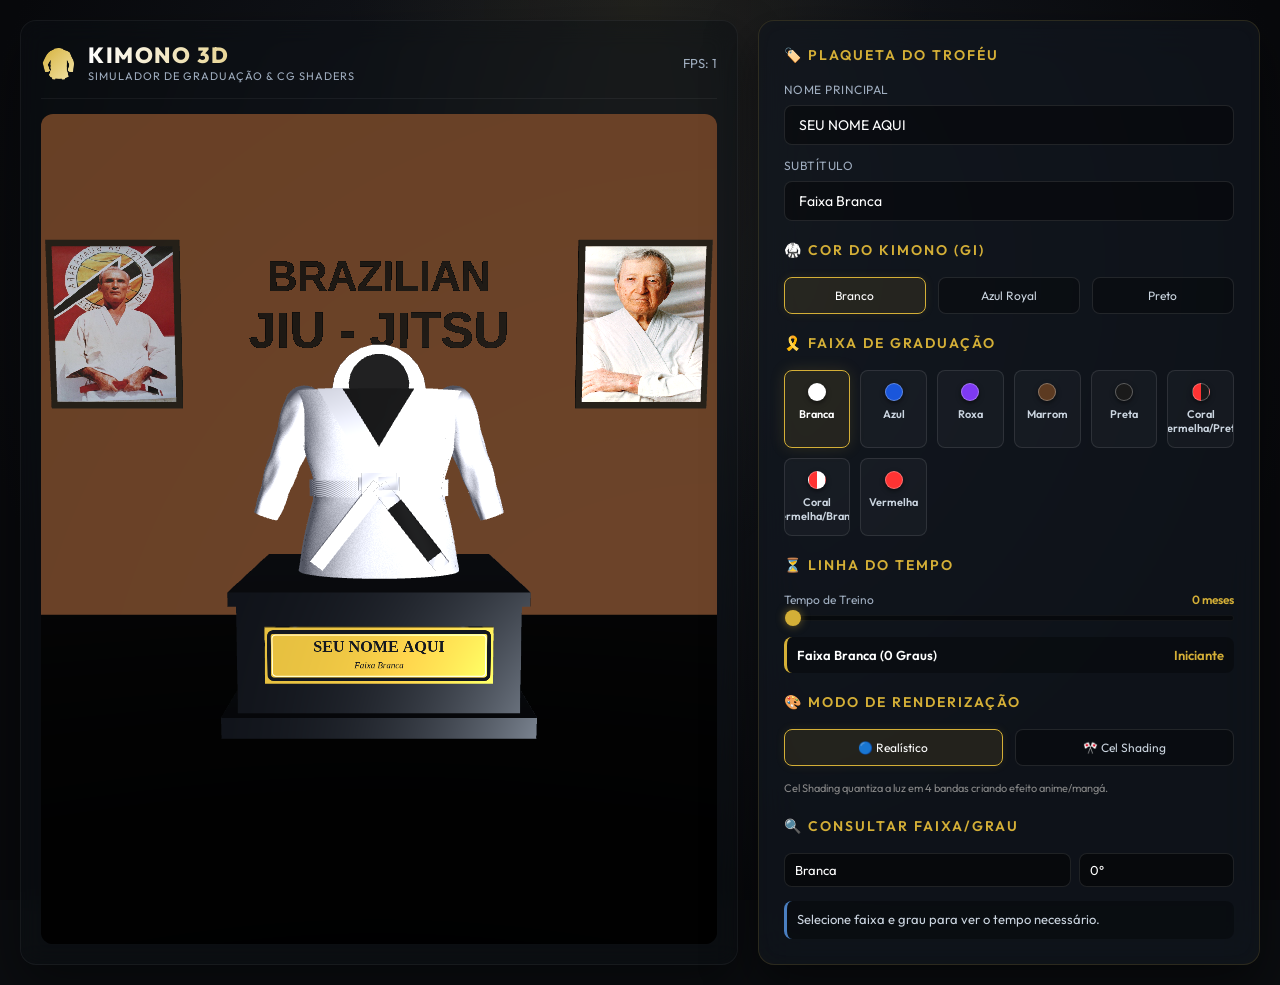
==== index.html @ 604b747d "att" ====
<!DOCTYPE html>
<html lang="pt-BR">
<head>
    <meta charset="UTF-8">
    <meta name="viewport" content="width=device-width, initial-scale=1.0">
    <title>KIMONO 3D - Customizador de Troféus de Artes Marciais</title>
    
    <!-- Google Fonts -->
    <link rel="preconnect" href="https://fonts.googleapis.com">
    <link rel="preconnect" href="https://fonts.gstatic.com" crossorigin>
    <link href="https://fonts.googleapis.com/css2?family=Fira+Code:wght@400;600&family=Outfit:wght@300;400;500;600;800&display=swap" rel="stylesheet">
    
    <!-- Custom Stylesheet -->
    <link rel="stylesheet" href="style.css">
    
    <!-- JavaScript Error Debugger -->
    <script>
        window.addEventListener('error', function(e) {
            showError('Erro JS: ' + e.message + '\nArquivo: ' + e.filename + ' L:' + e.lineno);
        });
        window.addEventListener('unhandledrejection', function(e) {
            showError('Promise Rejeitada: ' + e.reason);
        });
        
        const orgConsoleError = console.error;
        console.error = function() {
            const msg = Array.from(arguments).map(x => typeof x === 'object' ? String(x) : x).join(' ');
            showError(msg);
            orgConsoleError.apply(console, arguments);
        };
        
        function showError(text) {
            let errDiv = document.getElementById('debug-err-div');
            if (!errDiv) {
                errDiv = document.createElement('pre');
                errDiv.id = 'debug-err-div';
                errDiv.style.position = 'fixed';
                errDiv.style.bottom = '20px';
                errDiv.style.left = '20px';
                errDiv.style.background = 'rgba(239, 68, 68, 0.95)';
                errDiv.style.color = '#fff';
                errDiv.style.padding = '15px';
                errDiv.style.borderRadius = '8px';
                errDiv.style.fontSize = '12px';
                errDiv.style.fontFamily = 'monospace';
                errDiv.style.zIndex = '99999';
                errDiv.style.maxHeight = '300px';
                errDiv.style.maxWidth = '90vw';
                errDiv.style.overflow = 'auto';
                errDiv.style.border = '2px solid #ef4444';
                errDiv.style.boxShadow = '0 10px 25px rgba(0,0,0,0.5)';
                errDiv.style.whiteSpace = 'pre-wrap';
                
                const closeBtn = document.createElement('button');
                closeBtn.innerText = 'Fechar';
                closeBtn.style.display = 'block';
                closeBtn.style.marginBottom = '10px';
                closeBtn.style.background = '#000';
                closeBtn.style.color = '#fff';
                closeBtn.style.border = 'none';
                closeBtn.style.padding = '4px 8px';
                closeBtn.style.cursor = 'pointer';
                closeBtn.style.borderRadius = '4px';
                closeBtn.onclick = () => errDiv.remove();
                errDiv.appendChild(closeBtn);
                
                const textSpan = document.createElement('div');
                textSpan.id = 'debug-err-text';
                errDiv.appendChild(textSpan);
                
                document.body.appendChild(errDiv);
            }
            document.getElementById('debug-err-text').innerText += '\n' + text;
        }
    </script>
    
    <!-- p5.js Library (Integrada Localmente) -->
    <script src="p5.min.js"></script>
</head>
<body>
    <!-- Premium Showroom Background -->
    <div id="showroom-bg"></div>
    <div id="showroom-spotlight"></div>

    <div class="app-container">
        <!-- LEFT PANEL: 3D Viewport -->
        <main class="viewport-panel">
            <header class="viewport-header">
                <div class="logo">
                    <span class="logo-icon">🥋</span>
                    <div class="logo-text">
                        <h1>KIMONO 3D</h1>
                        <p>Simulador de Graduação & CG Shaders</p>
                    </div>
                </div>
                <div class="viewport-stats">
                    <span id="fps-counter" style="font-size: 13px; color: #a0aec0;">FPS: --</span>
                </div>
            </header>
            
            <!-- Where p5.js Canvas will be mounted -->
            <div class="canvas-container" id="canvas-container">
                <!-- Mounted Canvas -->
            </div>
        </main>

        <!-- RIGHT PANEL: Glassmorphism Configuration controls -->
        <aside class="control-panel">
            <!-- Section 1: Nameplate Customization -->
            <section class="input-group">
                <h3 class="section-title">🏷️ Plaqueta do Troféu</h3>
                <div class="input-group">
                    <label for="input-name">Nome Principal</label>
                    <input type="text" id="input-name" class="text-input" value="SEU NOME AQUI" maxlength="22" placeholder="Ex: Pedro Cintra">
                </div>
                <div class="input-group" style="margin-top: 5px;">
                    <label for="input-subtitle">Subtítulo</label>
                    <input type="text" id="input-subtitle" class="text-input" value="Jiu-Jitsu Champion" maxlength="28" placeholder="Ex: Faixa Preta - 2026">
                </div>
            </section>

            <!-- Section 2: Kimono Color -->
            <section class="input-group">
                <h3 class="section-title">🥋 Cor do Kimono (Gi)</h3>
                <div class="gi-grid">
                    <button class="gi-btn active" data-color="white">Branco</button>
                    <button class="gi-btn" data-color="blue">Azul Royal</button>
                    <button class="gi-btn" data-color="black">Preto</button>
                </div>
            </section>

            <!-- Section 3: Graduation Belt Selection -->
            <section class="input-group">
                <h3 class="section-title">🎗️ Faixa de Graduação</h3>
                <div class="button-grid">
                    <button class="belt-btn active btn-white" data-belt="white">Branca</button>
                    <button class="belt-btn btn-blue" data-belt="blue">Azul</button>
                    <button class="belt-btn btn-purple" data-belt="purple">Roxa</button>
                    <button class="belt-btn btn-brown" data-belt="brown">Marrom</button>
                    <button class="belt-btn btn-black" data-belt="black">Preta</button>
                    <button class="belt-btn btn-coral" data-belt="coral">Coral Vermelha/Preta</button>
                    <button class="belt-btn btn-coral-white" data-belt="coral-white">Coral Vermelha/Branca</button>
                    <button class="belt-btn btn-red" data-belt="red">Vermelha</button>
                </div>
            </section>

            <!-- Section 4: Passador de Anos (Graduação) -->
            <section class="slider-container">
                <h3 class="section-title">⏳ Linha do Tempo</h3>
                <div class="slider-header">
                    <span>Tempo de Treino</span>
                    <span id="label-years" class="slider-val">0 anos</span>
                </div>
                <input type="range" id="slider-years" class="custom-range" min="0" max="56" value="0" step="0.05">
                
                <div id="graduation-status" style="margin-top: 8px; padding: 10px; background: rgba(0,0,0,0.3); border-radius: 8px; border-left: 3px solid #d4af37; font-size: 13px;">
                    <div style="display: flex; justify-content: space-between; font-weight: 600; color: #fff;">
                        <span id="status-belt">Faixa Branca (0 Graus)</span>
                        <span id="status-title" style="color: #d4af37;">Iniciante</span>
                    </div>
                </div>
            </section>

            <!-- Section 5: Rendering Mode (Cel Shading) -->
            <section class="input-group">
                <h3 class="section-title">🎨 Modo de Renderização</h3>
                <div class="gi-grid">
                    <button id="btn-blinnphong" class="gi-btn active" onclick="setCelShading(0)">🔵 Realístico</button>
                    <button id="btn-cel" class="gi-btn" onclick="setCelShading(1)">🎌 Cel Shading</button>
                </div>
                <p style="font-size:11px; color:#888; margin-top:6px; line-height:1.5;">Cel Shading quantiza a luz em 4 bandas criando efeito anime/mangá.</p>
            </section>

            <!-- Section 6: Consultar Faixa e Grau -->
            <section class="input-group">
                <h3 class="section-title">🔍 Consultar Faixa/Grau</h3>
                <div style="display: flex; gap: 8px;">
                    <select id="query-belt" class="text-input" style="flex:1; padding: 8px 10px; font-size: 13px;">
                        <option value="white">Branca</option>
                        <option value="blue">Azul</option>
                        <option value="purple">Roxa</option>
                        <option value="brown">Marrom</option>
                        <option value="black">Preta</option>
                        <option value="coral">Coral (Vermelha/Preta)</option>
                        <option value="coral-white">Coral (Vermelha/Branca)</option>
                        <option value="red">Vermelha</option>
                    </select>
                    <select id="query-degree" class="text-input" style="flex:0.5; padding: 8px 10px; font-size: 13px;">
                        <option value="0">0°</option>
                        <option value="1">1°</option>
                        <option value="2">2°</option>
                        <option value="3">3°</option>
                        <option value="4">4°</option>
                        <option value="5">5°</option>
                        <option value="6">6°</option>
                    </select>
                </div>
                <div id="query-result" style="margin-top: 6px; padding: 10px; background: rgba(0,0,0,0.3); border-radius: 8px; border-left: 3px solid #4a7fc1; font-size: 13px; color: #cbd5e0; min-height: 38px;">
                    Selecione faixa e grau para ver o tempo necessário.
                </div>
            </section>


        </aside>
    </div>

    <!-- Custom Script -->
    <script src="kimono.js"></script>
    <script src="script.js"></script>
</body>
</html>
---- style.css ----
/* C:\codigos\Computação Gráfica\projeto_final\style.css */

/* Reset & Base Styles */
* {
    margin: 0;
    padding: 0;
    box-sizing: border-box;
}

body {
    background-color: #0b0d10;
    color: #e2e8f0;
    font-family: 'Outfit', sans-serif;
    overflow-x: hidden;
    min-height: 100vh;
}

/* Background lights */
#showroom-bg {
    position: fixed;
    top: 0;
    left: 0;
    width: 100%;
    height: 100%;
    background: radial-gradient(circle at 50% 30%, #1a1e26 0%, #08090c 75%);
    z-index: -2;
}

#showroom-spotlight {
    position: fixed;
    top: 0;
    left: 50%;
    transform: translateX(-50%);
    width: 600px;
    height: 600px;
    background: radial-gradient(ellipse at top, rgba(212, 175, 55, 0.08) 0%, rgba(212, 175, 55, 0) 70%);
    z-index: -1;
    pointer-events: none;
}

/* App Container */
.app-container {
    display: flex;
    flex-direction: row;
    max-width: 1500px;
    margin: 0 auto;
    padding: 20px;
    gap: 20px;
    min-height: calc(100vh - 40px);
}

@media (max-width: 1024px) {
    .app-container {
        flex-direction: column;
    }
}

/* Viewport Panel */
.viewport-panel {
    flex: 1.2;
    display: flex;
    flex-direction: column;
    background: rgba(13, 16, 21, 0.45);
    border: 1px solid rgba(255, 255, 255, 0.05);
    border-radius: 16px;
    backdrop-filter: blur(12px);
    padding: 20px;
    position: relative;
    box-shadow: 0 20px 50px rgba(0, 0, 0, 0.4);
    min-height: 550px;
}

.viewport-header {
    display: flex;
    justify-content: space-between;
    align-items: center;
    margin-bottom: 15px;
    border-bottom: 1px solid rgba(255, 255, 255, 0.05);
    padding-bottom: 15px;
}

.logo {
    display: flex;
    align-items: center;
    gap: 12px;
}

.logo-icon {
    font-size: 28px;
    background: linear-gradient(135deg, #d4af37, #f3e5ab);
    -webkit-background-clip: text;
    -webkit-text-fill-color: transparent;
}

.logo-text h1 {
    font-size: 22px;
    font-weight: 800;
    letter-spacing: 1.5px;
    background: linear-gradient(to right, #ffffff, #d4af37);
    -webkit-background-clip: text;
    -webkit-text-fill-color: transparent;
}

.logo-text p {
    font-size: 11px;
    color: #a0aec0;
    text-transform: uppercase;
    letter-spacing: 1px;
}

.canvas-container {
    flex: 1;
    position: relative;
    display: flex;
    justify-content: center;
    align-items: center;
    border-radius: 12px;
    overflow: hidden;
    background: rgba(0, 0, 0, 0.2);
    box-shadow: inset 0 0 20px rgba(0,0,0,0.5);
}

.canvas-container canvas {
    display: block;
    max-width: 100%;
    height: auto !important;
}

/* Control Panel (Glassmorphism Sidebar) */
.control-panel {
    flex: 0.8;
    background: rgba(17, 22, 30, 0.75);
    border: 1px solid rgba(212, 175, 55, 0.15);
    border-radius: 16px;
    backdrop-filter: blur(20px);
    padding: 25px;
    display: flex;
    flex-direction: column;
    gap: 20px;
    box-shadow: 0 20px 50px rgba(0, 0, 0, 0.5), inset 0 0 20px rgba(212, 175, 55, 0.02);
}

.section-title {
    font-size: 14px;
    font-weight: 600;
    text-transform: uppercase;
    letter-spacing: 2px;
    color: #d4af37;
    margin-bottom: 10px;
    display: flex;
    align-items: center;
    gap: 8px;
}

/* Input Fields */
.input-group {
    display: flex;
    flex-direction: column;
    gap: 8px;
}

.input-group label {
    font-size: 12px;
    color: #a0aec0;
    text-transform: uppercase;
    letter-spacing: 0.5px;
}

.text-input {
    background: rgba(0, 0, 0, 0.4);
    border: 1px solid rgba(255, 255, 255, 0.1);
    border-radius: 8px;
    padding: 10px 14px;
    color: #fff;
    font-family: inherit;
    font-size: 14px;
    transition: all 0.3s ease;
}

.text-input:focus {
    outline: none;
    border-color: #d4af37;
    box-shadow: 0 0 10px rgba(212, 175, 55, 0.2);
}

/* Button Grid Selectors */
.button-grid {
    display: grid;
    grid-template-columns: repeat(auto-fill, minmax(65px, 1fr));
    gap: 10px;
}

.belt-btn {
    border: 1px solid rgba(255, 255, 255, 0.1);
    border-radius: 8px;
    padding: 12px 6px;
    cursor: pointer;
    font-family: inherit;
    font-size: 11px;
    font-weight: 600;
    display: flex;
    flex-direction: column;
    align-items: center;
    gap: 6px;
    transition: all 0.3s cubic-bezier(0.25, 0.8, 0.25, 1);
    position: relative;
    overflow: hidden;
}

.belt-btn::before {
    content: '';
    width: 16px;
    height: 16px;
    border-radius: 50%;
    border: 1px solid rgba(255, 255, 255, 0.3);
    box-shadow: 0 2px 5px rgba(0,0,0,0.5);
}

/* Belt colors */
.btn-white::before { background: #ffffff; }
.btn-blue::before { background: #1a56db; }
.btn-purple::before { background: #7e3af2; }
.btn-brown::before { background: #6b46c1; } /* brownish purple in p5, let's use classic brown hex */
.btn-brown::before { background: #5c3a21; }
.btn-black::before { background: #1a1a1a; }
.btn-coral::before { background: linear-gradient(90deg, #ff3333 50%, #1a1a1a 50%); }
.btn-coral-white::before { background: linear-gradient(90deg, #ff3333 50%, #ffffff 50%); }
.btn-red::before { background: #ff3333; }

.belt-btn {
    background: rgba(255, 255, 255, 0.03);
    color: #cbd5e0;
}

.belt-btn:hover {
    background: rgba(255, 255, 255, 0.08);
    transform: translateY(-2px);
}

.belt-btn.active {
    background: rgba(212, 175, 55, 0.1);
    border-color: #d4af37;
    color: #fff;
    box-shadow: 0 0 15px rgba(212, 175, 55, 0.15);
}

/* Gi Colors Selector */
.gi-grid {
    display: flex;
    gap: 12px;
}

.gi-btn {
    flex: 1;
    background: rgba(0, 0, 0, 0.3);
    border: 1px solid rgba(255, 255, 255, 0.1);
    border-radius: 8px;
    padding: 10px;
    cursor: pointer;
    font-family: inherit;
    font-size: 12px;
    color: #cbd5e0;
    transition: all 0.3s ease;
    text-transform: capitalize;
}

.gi-btn:hover {
    background: rgba(255, 255, 255, 0.05);
}

.gi-btn.active {
    border-color: #d4af37;
    background: rgba(212, 175, 55, 0.1);
    color: #fff;
    box-shadow: 0 0 10px rgba(212, 175, 55, 0.1);
}

/* Camera Grid Selectors */
.camera-grid {
    display: grid;
    grid-template-columns: repeat(3, 1fr);
    gap: 8px;
}

.cam-btn {
    background: rgba(0, 0, 0, 0.3);
    border: 1px solid rgba(255, 255, 255, 0.08);
    border-radius: 8px;
    padding: 10px 6px;
    cursor: pointer;
    color: #cbd5e0;
    font-family: inherit;
    font-size: 11px;
    font-weight: 500;
    transition: all 0.3s ease;
}

.cam-btn:hover {
    background: rgba(255, 255, 255, 0.05);
}

.cam-btn.active {
    border-color: #d4af37;
    background: rgba(212, 175, 55, 0.1);
    color: #fff;
}

/* Custom Sliders */
.slider-container {
    display: flex;
    flex-direction: column;
    gap: 8px;
}

.slider-header {
    display: flex;
    justify-content: space-between;
    font-size: 12px;
    color: #a0aec0;
}

.slider-val {
    color: #d4af37;
    font-weight: 600;
}

.custom-range {
    -webkit-appearance: none;
    width: 100%;
    height: 6px;
    background: rgba(0, 0, 0, 0.5);
    border-radius: 3px;
    outline: none;
    border: 1px solid rgba(255, 255, 255, 0.05);
}

.custom-range::-webkit-slider-thumb {
    -webkit-appearance: none;
    appearance: none;
    width: 16px;
    height: 16px;
    border-radius: 50%;
    background: #d4af37;
    cursor: pointer;
    box-shadow: 0 0 8px rgba(212, 175, 55, 0.5);
    transition: transform 0.1s ease;
}

.custom-range::-webkit-slider-thumb:hover {
    transform: scale(1.2);
}

/* Study Guide (Academic Info) */
.academic-section {
    max-width: 1500px;
    margin: 0 auto 40px auto;
    padding: 0 20px;
}

.academic-panel {
    background: rgba(17, 22, 30, 0.75);
    border: 1px solid rgba(255, 255, 255, 0.05);
    border-radius: 16px;
    backdrop-filter: blur(12px);
    padding: 30px;
    box-shadow: 0 20px 50px rgba(0, 0, 0, 0.4);
}

.academic-panel h2 {
    font-size: 20px;
    font-weight: 700;
    color: #d4af37;
    margin-bottom: 20px;
    border-bottom: 1px solid rgba(255, 255, 255, 0.08);
    padding-bottom: 12px;
    text-transform: uppercase;
    letter-spacing: 1px;
}

.study-grid {
    display: grid;
    grid-template-columns: repeat(2, 1fr);
    gap: 30px;
}

@media (max-width: 768px) {
    .study-grid {
        grid-template-columns: 1fr;
    }
}

.study-card {
    background: rgba(0, 0, 0, 0.2);
    border: 1px solid rgba(255, 255, 255, 0.03);
    border-radius: 10px;
    padding: 20px;
}

.study-card h3 {
    font-size: 15px;
    font-weight: 600;
    color: #fff;
    margin-bottom: 10px;
    display: flex;
    align-items: center;
    gap: 8px;
}

.study-card p {
    font-size: 13px;
    color: #a0aec0;
    line-height: 1.6;
}

.study-card code {
    background: rgba(0, 0, 0, 0.4);
    padding: 2px 6px;
    border-radius: 4px;
    font-family: 'Fira Code', monospace;
    font-size: 12px;
    color: #d4af37;
}

.math-block {
    background: rgba(0, 0, 0, 0.3);
    border-left: 3px solid #d4af37;
    padding: 10px 14px;
    margin-top: 10px;
    font-family: 'Fira Code', monospace;
    font-size: 12.5px;
    color: #cbd5e0;
    overflow-x: auto;
}

/* Query panel select */
.text-input select,
select.text-input {
    background: rgba(0, 0, 0, 0.5);
    border: 1px solid rgba(255, 255, 255, 0.1);
    border-radius: 8px;
    color: #fff;
    font-family: inherit;
    font-size: 13px;
    cursor: pointer;
    appearance: none;
    -webkit-appearance: none;
}

select.text-input:focus,
select.text-input:hover {
    border-color: #d4af37;
    outline: none;
}

select.text-input option {
    background: #111620;
    color: #e2e8f0;
}

/* Rotate Toggle Option (kept for reference but toggle removed from UI) */
.toggle-container {
    display: flex;
    justify-content: space-between;
    align-items: center;
    margin-top: 5px;
}

.toggle-label {
    font-size: 12px;
    color: #a0aec0;
    text-transform: uppercase;
    letter-spacing: 0.5px;
}

.switch {
    position: relative;
    display: inline-block;
    width: 44px;
    height: 22px;
}

.switch input {
    opacity: 0;
    width: 0;
    height: 0;
}

.slider-switch {
    position: absolute;
    cursor: pointer;
    top: 0;
    left: 0;
    right: 0;
    bottom: 0;
    background-color: rgba(255, 255, 255, 0.1);
    transition: .4s;
    border-radius: 34px;
    border: 1px solid rgba(255, 255, 255, 0.05);
}

.slider-switch:before {
    position: absolute;
    content: "";
    height: 14px;
    width: 14px;
    left: 3px;
    bottom: 3px;
    background-color: #cbd5e0;
    transition: .4s;
    border-radius: 50%;
}

input:checked + .slider-switch {
    background-color: rgba(212, 175, 55, 0.2);
    border-color: #d4af37;
}

input:checked + .slider-switch:before {
    transform: translateX(22px);
    background-color: #d4af37;
}
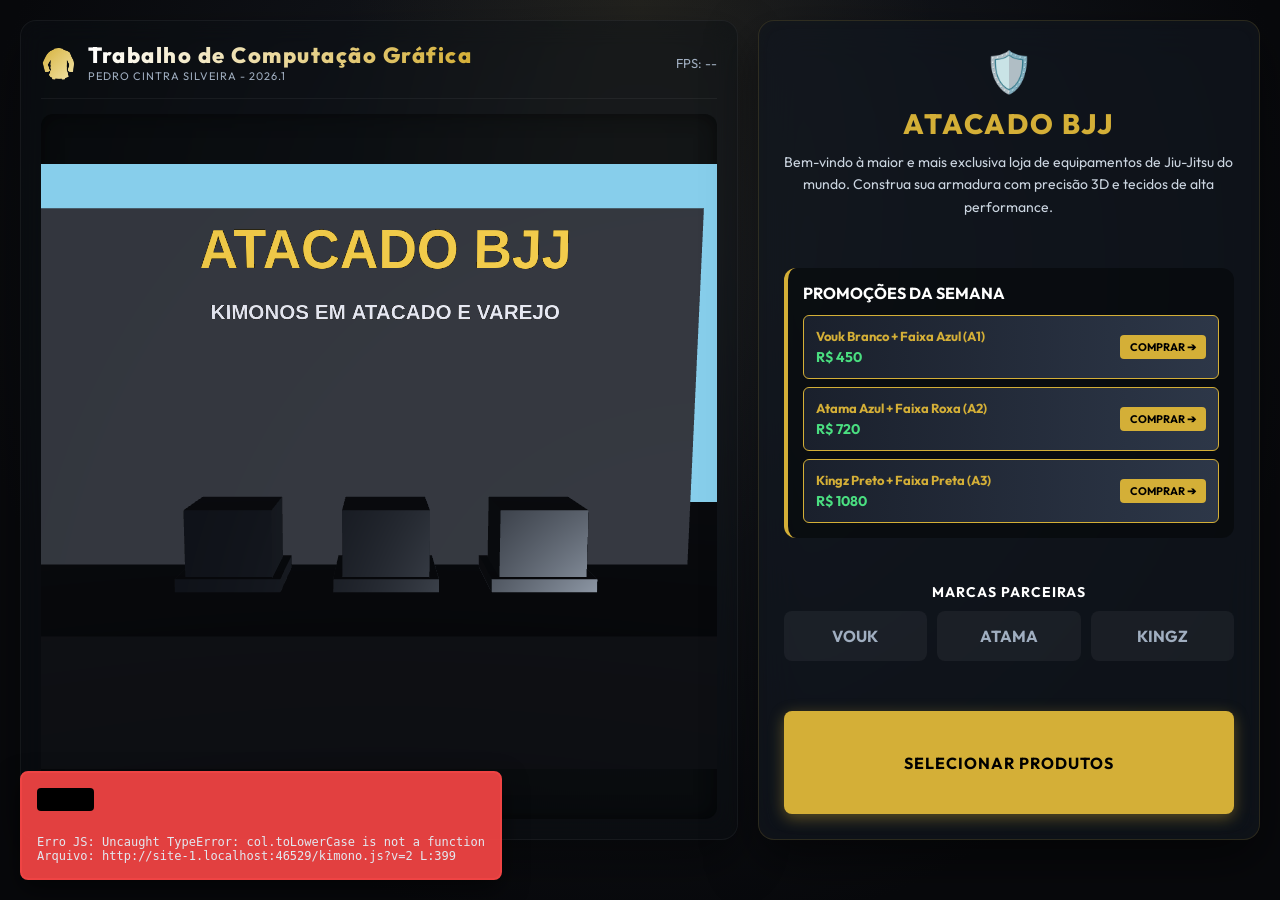
==== commit 3908cca2: "proj até agr" ====
--- a/index.html
+++ b/index.html
@@ -1,34 +1,37 @@
 <!DOCTYPE html>
 <html lang="pt-BR">
+
 <head>
     <meta charset="UTF-8">
     <meta name="viewport" content="width=device-width, initial-scale=1.0">
-    <title>KIMONO 3D - Customizador de Troféus de Artes Marciais</title>
-    
+    <title>ATACADO BJJ - Loja de Kimonos</title>
+
     <!-- Google Fonts -->
     <link rel="preconnect" href="https://fonts.googleapis.com">
     <link rel="preconnect" href="https://fonts.gstatic.com" crossorigin>
-    <link href="https://fonts.googleapis.com/css2?family=Fira+Code:wght@400;600&family=Outfit:wght@300;400;500;600;800&display=swap" rel="stylesheet">
-    
+    <link
+        href="https://fonts.googleapis.com/css2?family=Fira+Code:wght@400;600&family=Outfit:wght@300;400;500;600;800&display=swap"
+        rel="stylesheet">
+
     <!-- Custom Stylesheet -->
     <link rel="stylesheet" href="style.css">
-    
+
     <!-- JavaScript Error Debugger -->
     <script>
-        window.addEventListener('error', function(e) {
+        window.addEventListener('error', function (e) {
             showError('Erro JS: ' + e.message + '\nArquivo: ' + e.filename + ' L:' + e.lineno);
         });
-        window.addEventListener('unhandledrejection', function(e) {
+        window.addEventListener('unhandledrejection', function (e) {
             showError('Promise Rejeitada: ' + e.reason);
         });
-        
+
         const orgConsoleError = console.error;
-        console.error = function() {
+        console.error = function () {
             const msg = Array.from(arguments).map(x => typeof x === 'object' ? String(x) : x).join(' ');
             showError(msg);
             orgConsoleError.apply(console, arguments);
         };
-        
+
         function showError(text) {
             let errDiv = document.getElementById('debug-err-div');
             if (!errDiv) {
@@ -38,7 +41,7 @@
                 errDiv.style.bottom = '20px';
                 errDiv.style.left = '20px';
                 errDiv.style.background = 'rgba(239, 68, 68, 0.95)';
-                errDiv.style.color = '#fff';
+                errDiv.style.cor = '#fff';
                 errDiv.style.padding = '15px';
                 errDiv.style.borderRadius = '8px';
                 errDiv.style.fontSize = '12px';
@@ -50,37 +53,88 @@
                 errDiv.style.border = '2px solid #ef4444';
                 errDiv.style.boxShadow = '0 10px 25px rgba(0,0,0,0.5)';
                 errDiv.style.whiteSpace = 'pre-wrap';
-                
+
                 const closeBtn = document.createElement('button');
                 closeBtn.innerText = 'Fechar';
                 closeBtn.style.display = 'block';
                 closeBtn.style.marginBottom = '10px';
                 closeBtn.style.background = '#000';
-                closeBtn.style.color = '#fff';
+                closeBtn.style.cor = '#fff';
                 closeBtn.style.border = 'none';
                 closeBtn.style.padding = '4px 8px';
                 closeBtn.style.cursor = 'pointer';
                 closeBtn.style.borderRadius = '4px';
                 closeBtn.onclick = () => errDiv.remove();
                 errDiv.appendChild(closeBtn);
-                
+
                 const textSpan = document.createElement('div');
                 textSpan.id = 'debug-err-text';
                 errDiv.appendChild(textSpan);
-                
+
                 document.body.appendChild(errDiv);
             }
             document.getElementById('debug-err-text').innerText += '\n' + text;
         }
     </script>
-    
+
     <!-- p5.js Library (Integrada Localmente) -->
     <script src="p5.min.js"></script>
 </head>
+
 <body>
     <!-- Premium Showroom Background -->
     <div id="showroom-bg"></div>
     <div id="showroom-spotlight"></div>
+
+    <!-- Checkout Success Overlay -->
+    <div id="checkout-overlay"
+        style="display: none; position: fixed; top: 0; left: 0; width: 100vw; height: 100vh; background: rgba(0,0,0,0.85); backdrop-filter: blur(8px); z-index: 9999; justify-content: center; align-items: center;">
+        <div
+            style="background: linear-gradient(145deg, #1a202c, #2d3748); border: 2px solid #d4af37; border-radius: 16px; padding: 40px; width: 90%; max-width: 500px; text-align: center; box-shadow: 0 10px 40px rgba(212, 175, 55, 0.2); position: relative; overflow: hidden;">
+            <div style="font-size: 60px; margin-bottom: 20px;">🎉</div>
+            <h2
+                style="color: #d4af37; font-size: 28px; margin-bottom: 10px; font-weight: 800; text-transform: uppercase; letter-spacing: 2px;">
+                Compra Finalizada!</h2>
+            <p style="color: #cbd5e0; font-size: 16px; margin-bottom: 30px; line-height: 1.5;">O seu <strong>Kimono
+                    Customizado</strong> já está sendo preparado pela nossa equipe. Obrigado por testar o BJJ
+                Customizer!</p>
+
+            <div
+                style="background: rgba(0,0,0,0.3); padding: 20px; border-radius: 12px; border-left: 4px solid #d4af37; text-align: left; margin-bottom: 30px;">
+                <h4 style="color: white; margin-bottom: 15px; font-size: 14px; text-transform: uppercase;">Resumo do
+                    Pedido</h4>
+                <div id="checkout-row-top"
+                    style="display: flex; justify-content: space-between; margin-bottom: 8px; color: #a0aec0; font-size: 13px;">
+                    <span id="checkout-top-desc">Vagui</span>
+                    <span id="checkout-top-price" style="color: white;">R$ 0</span>
+                </div>
+                <div id="checkout-row-pants"
+                    style="display: flex; justify-content: space-between; margin-bottom: 8px; color: #a0aec0; font-size: 13px;">
+                    <span id="checkout-pants-desc">Calça</span>
+                    <span id="checkout-pants-price" style="color: white;">R$ 0</span>
+                </div>
+                <div id="checkout-row-belt"
+                    style="display: flex; justify-content: space-between; margin-bottom: 15px; border-bottom: 1px solid rgba(255,255,255,0.1); padding-bottom: 15px; color: #a0aec0; font-size: 13px;">
+                    <span id="checkout-belt-desc">Faixa</span>
+                    <span id="checkout-belt-price" style="color: white;">R$ 0</span>
+                </div>
+                <div id="checkout-discount-row" style="display: none; justify-content: space-between; font-weight: bold; margin-bottom: 15px; padding-bottom: 15px; border-bottom: 1px solid rgba(255,255,255,0.1); color: #4ade80;">
+                    <span>DESCONTO COMBO</span>
+                    <span>- R$ <span id="checkout-discount-price">0</span>,00</span>
+                </div>
+                <div
+                    style="display: flex; justify-content: space-between; font-weight: bold; font-size: 18px; color: #d4af37;">
+                    <span>TOTAL</span>
+                    <span id="checkout-total-price">R$ 0,00</span>
+                </div>
+            </div>
+
+            <button onclick="closeCheckout()"
+                style="background: #d4af37; color: black; font-weight: bold; font-size: 16px; padding: 15px 30px; border: none; border-radius: 8px; cursor: pointer; text-transform: uppercase; width: 100%; box-shadow: 0 4px 15px rgba(212, 175, 55, 0.4); transition: all 0.3s ease;">
+                Voltar ao Início
+            </button>
+        </div>
+    </div>
 
     <div class="app-container">
         <!-- LEFT PANEL: 3D Viewport -->
@@ -89,123 +143,424 @@
                 <div class="logo">
                     <span class="logo-icon">🥋</span>
                     <div class="logo-text">
-                        <h1>KIMONO 3D</h1>
-                        <p>Simulador de Graduação & CG Shaders</p>
+                        <h1>Trabalho de Computação Gráfica</h1>
+                        <p>Pedro Cintra Silveira - 2026.1</p>
                     </div>
                 </div>
                 <div class="viewport-stats">
                     <span id="fps-counter" style="font-size: 13px; color: #a0aec0;">FPS: --</span>
                 </div>
             </header>
-            
+
             <!-- Where p5.js Canvas will be mounted -->
-            <div class="canvas-container" id="canvas-container">
+            <div class="container-canvas" id="container-canvas" style="position: relative;">
                 <!-- Mounted Canvas -->
             </div>
         </main>
 
-        <!-- RIGHT PANEL: Glassmorphism Configuration controls -->
-        <aside class="control-panel">
-            <!-- Section 1: Nameplate Customization -->
-            <section class="input-group">
-                <h3 class="section-title">🏷️ Plaqueta do Troféu</h3>
-                <div class="input-group">
-                    <label for="input-name">Nome Principal</label>
-                    <input type="text" id="input-name" class="text-input" value="SEU NOME AQUI" maxlength="22" placeholder="Ex: Pedro Cintra">
-                </div>
-                <div class="input-group" style="margin-top: 5px;">
-                    <label for="input-subtitle">Subtítulo</label>
-                    <input type="text" id="input-subtitle" class="text-input" value="Jiu-Jitsu Champion" maxlength="28" placeholder="Ex: Faixa Preta - 2026">
-                </div>
-            </section>
-
-            <!-- Section 2: Kimono Color -->
-            <section class="input-group">
-                <h3 class="section-title">🥋 Cor do Kimono (Gi)</h3>
-                <div class="gi-grid">
-                    <button class="gi-btn active" data-color="white">Branco</button>
-                    <button class="gi-btn" data-color="blue">Azul Royal</button>
-                    <button class="gi-btn" data-color="black">Preto</button>
-                </div>
-            </section>
-
-            <!-- Section 3: Graduation Belt Selection -->
-            <section class="input-group">
-                <h3 class="section-title">🎗️ Faixa de Graduação</h3>
-                <div class="button-grid">
-                    <button class="belt-btn active btn-white" data-belt="white">Branca</button>
-                    <button class="belt-btn btn-blue" data-belt="blue">Azul</button>
-                    <button class="belt-btn btn-purple" data-belt="purple">Roxa</button>
-                    <button class="belt-btn btn-brown" data-belt="brown">Marrom</button>
-                    <button class="belt-btn btn-black" data-belt="black">Preta</button>
-                    <button class="belt-btn btn-coral" data-belt="coral">Coral Vermelha/Preta</button>
-                    <button class="belt-btn btn-coral-white" data-belt="coral-white">Coral Vermelha/Branca</button>
-                    <button class="belt-btn btn-red" data-belt="red">Vermelha</button>
-                </div>
-            </section>
-
-            <!-- Section 4: Passador de Anos (Graduação) -->
-            <section class="slider-container">
-                <h3 class="section-title">⏳ Linha do Tempo</h3>
-                <div class="slider-header">
-                    <span>Tempo de Treino</span>
-                    <span id="label-years" class="slider-val">0 anos</span>
-                </div>
-                <input type="range" id="slider-years" class="custom-range" min="0" max="56" value="0" step="0.05">
+        <!-- RIGHT PANEL: Classic Trophy Controls -->
+        <!-- RIGHT PANEL: Boutique Landing Page -->
+        <aside class="painel-controle" id="boutique-panel"
+            style="display: flex; flex-direction: column; justify-content: center;">
+            <div style="text-align: center; margin-bottom: 30px;">
+                <div style="font-size: 40px; margin-bottom: 10px;">🛡️</div>
+                <h1
+                    style="font-family: 'Outfit', sans-serif; font-size: 28px; color: #d4af37; letter-spacing: 2px; font-weight: 800; margin-bottom: 10px; text-transform: uppercase;">
+                    ATACADO BJJ</h1>
+                <p style="color: #cbd5e0; font-size: 14px; line-height: 1.6;">Bem-vindo à maior e mais exclusiva loja de
+                    equipamentos de Jiu-Jitsu do mundo. Construa sua armadura com precisão 3D e tecidos de alta
+                    performance.</p>
+            </div>
+
+            <div
+                style="background: rgba(0,0,0,0.4); padding: 15px; border-radius: 12px; border-left: 4px solid #d4af37; margin-bottom: 25px;">
+                <h3 style="color: white; font-size: 16px; margin-bottom: 12px; text-transform: uppercase;">Promoções da Semana</h3>
                 
-                <div id="graduation-status" style="margin-top: 8px; padding: 10px; background: rgba(0,0,0,0.3); border-radius: 8px; border-left: 3px solid #d4af37; font-size: 13px;">
-                    <div style="display: flex; justify-content: space-between; font-weight: 600; color: #fff;">
-                        <span id="status-belt">Faixa Branca (0 Graus)</span>
-                        <span id="status-title" style="color: #d4af37;">Iniciante</span>
-                    </div>
-                </div>
-            </section>
-
-            <!-- Section 5: Rendering Mode (Cel Shading) -->
-            <section class="input-group">
-                <h3 class="section-title">🎨 Modo de Renderização</h3>
-                <div class="gi-grid">
-                    <button id="btn-blinnphong" class="gi-btn active" onclick="setCelShading(0)">🔵 Realístico</button>
-                    <button id="btn-cel" class="gi-btn" onclick="setCelShading(1)">🎌 Cel Shading</button>
-                </div>
-                <p style="font-size:11px; color:#888; margin-top:6px; line-height:1.5;">Cel Shading quantiza a luz em 4 bandas criando efeito anime/mangá.</p>
-            </section>
-
-            <!-- Section 6: Consultar Faixa e Grau -->
-            <section class="input-group">
-                <h3 class="section-title">🔍 Consultar Faixa/Grau</h3>
-                <div style="display: flex; gap: 8px;">
-                    <select id="query-belt" class="text-input" style="flex:1; padding: 8px 10px; font-size: 13px;">
-                        <option value="white">Branca</option>
-                        <option value="blue">Azul</option>
-                        <option value="purple">Roxa</option>
-                        <option value="brown">Marrom</option>
-                        <option value="black">Preta</option>
-                        <option value="coral">Coral (Vermelha/Preta)</option>
-                        <option value="coral-white">Coral (Vermelha/Branca)</option>
-                        <option value="red">Vermelha</option>
-                    </select>
-                    <select id="query-degree" class="text-input" style="flex:0.5; padding: 8px 10px; font-size: 13px;">
-                        <option value="0">0°</option>
-                        <option value="1">1°</option>
-                        <option value="2">2°</option>
-                        <option value="3">3°</option>
-                        <option value="4">4°</option>
-                        <option value="5">5°</option>
-                        <option value="6">6°</option>
-                    </select>
-                </div>
-                <div id="query-result" style="margin-top: 6px; padding: 10px; background: rgba(0,0,0,0.3); border-radius: 8px; border-left: 3px solid #4a7fc1; font-size: 13px; color: #cbd5e0; min-height: 38px;">
-                    Selecione faixa e grau para ver o tempo necessário.
-                </div>
-            </section>
-
-
+                <div style="display: flex; flex-direction: column; gap: 8px;">
+                    <button class="btn-kimono boutique-hover"
+                        style="width: 100%; background: linear-gradient(90deg, #1a202c, #2d3748); border: 1px solid #d4af37; color: #d4af37; font-weight: bold; padding: 12px; font-size: 13px; text-align: left; display: flex; justify-content: space-between; align-items: center; cursor: pointer; border-radius: 6px;"
+                        onclick="loadDropDaSemana(1)">
+                        <div style="display: flex; flex-direction: column;">
+                            <span>Vouk Branco + Faixa Azul (A1)</span>
+                            <span style="color: #4ade80; font-size: 14px; margin-top: 4px;">R$ 450</span>
+                        </div>
+                        <span style="background: #d4af37; color: black; padding: 5px 10px; border-radius: 4px; font-size: 11px; text-transform: uppercase;">Comprar ➔</span>
+                    </button>
+                    
+                    <button class="btn-kimono boutique-hover"
+                        style="width: 100%; background: linear-gradient(90deg, #1a202c, #2d3748); border: 1px solid #d4af37; color: #d4af37; font-weight: bold; padding: 12px; font-size: 13px; text-align: left; display: flex; justify-content: space-between; align-items: center; cursor: pointer; border-radius: 6px;"
+                        onclick="loadDropDaSemana(2)">
+                        <div style="display: flex; flex-direction: column;">
+                            <span>Atama Azul + Faixa Roxa (A2)</span>
+                            <span style="color: #4ade80; font-size: 14px; margin-top: 4px;">R$ 720</span>
+                        </div>
+                        <span style="background: #d4af37; color: black; padding: 5px 10px; border-radius: 4px; font-size: 11px; text-transform: uppercase;">Comprar ➔</span>
+                    </button>
+                    
+                    <button class="btn-kimono boutique-hover"
+                        style="width: 100%; background: linear-gradient(90deg, #1a202c, #2d3748); border: 1px solid #d4af37; color: #d4af37; font-weight: bold; padding: 12px; font-size: 13px; text-align: left; display: flex; justify-content: space-between; align-items: center; cursor: pointer; border-radius: 6px;"
+                        onclick="loadDropDaSemana(3)">
+                        <div style="display: flex; flex-direction: column;">
+                            <span>Kingz Preto + Faixa Preta (A3)</span>
+                            <span style="color: #4ade80; font-size: 14px; margin-top: 4px;">R$ 1080</span>
+                        </div>
+                        <span style="background: #d4af37; color: black; padding: 5px 10px; border-radius: 4px; font-size: 11px; text-transform: uppercase;">Comprar ➔</span>
+                    </button>
+                </div>
+            </div>
+
+            <div style="margin-bottom: 30px;">
+                <h3
+                    style="color: white; font-size: 14px; margin-bottom: 10px; text-transform: uppercase; text-align: center; letter-spacing: 1px;">
+                    Marcas Parceiras</h3>
+                <div style="display: flex; justify-content: space-between; gap: 10px;">
+                    <div
+                        style="flex: 1; background: rgba(255,255,255,0.05); text-align: center; padding: 15px 5px; border-radius: 8px; font-weight: bold; color: #a0aec0; font-family: 'Outfit';">
+                        VOUK</div>
+                    <div
+                        style="flex: 1; background: rgba(255,255,255,0.05); text-align: center; padding: 15px 5px; border-radius: 8px; font-weight: bold; color: #a0aec0; font-family: 'Outfit';">
+                        ATAMA</div>
+                    <div
+                        style="flex: 1; background: rgba(255,255,255,0.05); text-align: center; padding: 15px 5px; border-radius: 8px; font-weight: bold; color: #a0aec0; font-family: 'Outfit';">
+                        KINGZ</div>
+                </div>
+            </div>
+
+            <button class="btn-kimono"
+                style="width: 100%; background: #d4af37; color: black; font-weight: bold; padding: 16px; font-size: 16px; border: none; box-shadow: 0 4px 15px rgba(212, 175, 55, 0.4); text-transform: uppercase; letter-spacing: 1px; cursor: pointer; border-radius: 8px;"
+                onclick="enterFittingRoom()">SELECIONAR PRODUTOS</button>
+        </aside>
+
+        <!-- RIGHT PANEL: E-Commerce Controls -->
+        <aside class="painel-controle" id="painel-ecommerce" style="display: none; flex-direction: column;">
+            <button onclick="voltarVitrine()" class="btn-kimono boutique-hover" style="flex: none; background: #2b5b84; border: 1px solid rgba(255,255,255,0.2); color: white; cursor: pointer; font-size: 12px; font-weight: 600; padding: 8px 14px; margin-bottom: 15px; border-radius: 6px; display: inline-flex; align-items: center; gap: 8px; width: fit-content; align-self: flex-start; text-transform: uppercase; letter-spacing: 0.5px; box-shadow: 0 2px 5px rgba(0,0,0,0.3);">
+                <span style="font-size: 14px;">⬅️</span> VOLTAR AO MENU
+            </button>
+            <h2 style="color: white; margin-bottom: 10px; margin-top: 0; font-family: 'Outfit'; font-size: 20px;">Customização do Kimono</h2>
+
+            <!-- Step Navigation -->
+            <div
+                style="display: flex; gap: 5px; margin-bottom: 15px; border-bottom: 1px solid rgba(255,255,255,0.1); padding-bottom: 10px;">
+                <button id="tab-cart" class="btn-kimono active" style="flex:1; padding: 8px 4px; font-size:12px;"
+                    onclick="setStep('cart')">🛒 Carrinho</button>
+                <button id="aba-blusa" class="btn-kimono" style="flex:1; padding: 8px 4px; font-size:12px;"
+                    onclick="setStep('blusa')">🥋 Vagui</button>
+                <button id="aba-calca" class="btn-kimono" style="flex:1; padding: 8px 4px; font-size:12px;"
+                    onclick="setStep('calca')">👖 Calça</button>
+                <button id="aba-faixa" class="btn-kimono" style="flex:1; padding: 8px 4px; font-size:12px;"
+                    onclick="setStep('faixa')">🎗️ Faixa</button>
+            </div>
+
+            <!-- Dynamic Content Area -->
+            <div id="step-content" style="flex-grow: 1; overflow-y: auto; padding-right: 5px;">
+                <!-- Step 1: Casaco (Top) -->
+                <div id="passo-blusa" class="step-section" style="display: none;">
+                    <div style="margin-bottom: 10px;">
+                        <h3 class="section-title" style="margin-bottom: 0;">Casaco do Kimono (Vagui)</h3>
+                    </div>
+
+                    <label class="input-label"
+                        style="display:block; margin-bottom: 4px; color:#a0aec0; font-size:12px; text-transform:uppercase;">Marca</label>
+                    <div class="gi-grid" style="margin-bottom: 15px;">
+                        <button class="btn-kimono btn-brand-top active" data-brand="Vouk"
+                            onclick="selectItem('blusa', 'brand', 'Vouk')">
+                            <div style="font-weight:bold;">Vouk</div>
+                            <div style="font-size:10px; color:#a0aec0;">R$ 330</div>
+                        </button>
+                        <button class="btn-kimono btn-brand-top" data-brand="Atama"
+                            onclick="selectItem('blusa', 'brand', 'Atama')">
+                            <div style="font-weight:bold;">Atama</div>
+                            <div style="font-size:10px; color:#a0aec0;">R$ 530</div>
+                        </button>
+                        <button class="btn-kimono btn-brand-top" data-brand="Kingz"
+                            onclick="selectItem('blusa', 'brand', 'Kingz')">
+                            <div style="font-weight:bold;">Kingz</div>
+                            <div style="font-size:10px; color:#a0aec0;">R$ 800</div>
+                        </button>
+                    </div>
+
+                    <label class="input-label"
+                        style="display:block; margin-bottom: 4px; color:#a0aec0; font-size:12px; text-transform:uppercase;">Cor
+                    </label>
+                    <div class="gi-grid" style="margin-bottom: 15px;">
+                        <button class="btn-kimono btn-color-top active" data-color="white"
+                            onclick="selectItem('blusa', 'color', 'white')">Branco</button>
+                        <button class="btn-kimono btn-color-top" data-color="blue"
+                            onclick="selectItem('blusa', 'color', 'blue')">Azul</button>
+                        <button class="btn-kimono btn-color-top" data-color="black"
+                            onclick="selectItem('blusa', 'color', 'black')">Preto</button>
+                    </div>
+
+                    <label class="input-label"
+                        style="display:block; margin-bottom: 4px; color:#a0aec0; font-size:12px; text-transform:uppercase;">Tamanho</label>
+                    <div class="gi-grid" style="grid-template-columns: repeat(3, 1fr); gap: 8px; margin-bottom: 15px;">
+                        <button class="btn-kimono btn-size-top" data-size="A0"
+                            onclick="selectItem('blusa', 'size', 'A0')">
+                            <div style="font-weight:bold;">A0</div>
+                            <div style="font-size:10px; color:#4ade80;">-10%</div>
+                        </button>
+                        <button class="btn-kimono btn-size-top" data-size="A1"
+                            onclick="selectItem('blusa', 'size', 'A1')">
+                            <div style="font-weight:bold;">A1</div>
+                            <div style="font-size:10px; color:#4ade80;">-5%</div>
+                        </button>
+                        <button class="btn-kimono btn-size-top active" data-size="A2"
+                            onclick="selectItem('blusa', 'size', 'A2')">
+                            <div style="font-weight:bold;">A2</div>
+                            <div style="font-size:10px; color:#a0aec0;">Base</div>
+                        </button>
+                        <button class="btn-kimono btn-size-top" data-size="A3"
+                            onclick="selectItem('blusa', 'size', 'A3')">
+                            <div style="font-weight:bold;">A3</div>
+                            <div style="font-size:10px; color:#ef4444;">+5%</div>
+                        </button>
+                        <button class="btn-kimono btn-size-top" data-size="A4"
+                            onclick="selectItem('blusa', 'size', 'A4')">
+                            <div style="font-weight:bold;">A4</div>
+                            <div style="font-size:10px; color:#ef4444;">+10%</div>
+                        </button>
+                        <button class="btn-kimono btn-size-top" data-size="A5"
+                            onclick="selectItem('blusa', 'size', 'A5')">
+                            <div style="font-weight:bold;">A5</div>
+                            <div style="font-size:10px; color:#ef4444;">+15%</div>
+                        </button>
+                    </div>
+
+                    <button id="btn-alternar-blusa" class="btn-kimono"
+                        style="width: 100%; background: #2b5b84; font-size: 14px; padding: 12px; font-weight: bold; margin-top: 10px; border: none; color: white;"
+                        onclick="alternarItemBtn('blusa')">🛒 Colocar no Carrinho</button>
+                </div>
+
+                <!-- Step 2: Calça -->
+                <div id="passo-calca" class="step-section" style="display: none;">
+                    <div style="margin-bottom: 10px;">
+                        <h3 class="section-title" style="margin-bottom: 0;">Calça do Kimono</h3>
+                    </div>
+
+                    <label class="input-label"
+                        style="display:block; margin-bottom: 4px; color:#a0aec0; font-size:12px; text-transform:uppercase;">Marca
+                    </label>
+                    <div class="gi-grid" style="margin-bottom: 15px;">
+                        <button class="btn-kimono btn-brand-pants active" data-brand="Vouk"
+                            onclick="selectItem('calca', 'brand', 'Vouk')">
+                            <div style="font-weight:bold;">Vouk</div>
+                            <div style="font-size:10px; color:#a0aec0;">R$ 170</div>
+                        </button>
+                        <button class="btn-kimono btn-brand-pants" data-brand="Atama"
+                            onclick="selectItem('calca', 'brand', 'Atama')">
+                            <div style="font-weight:bold;">Atama</div>
+                            <div style="font-size:10px; color:#a0aec0;">R$ 270</div>
+                        </button>
+                        <button class="btn-kimono btn-brand-pants" data-brand="Kingz"
+                            onclick="selectItem('calca', 'brand', 'Kingz')">
+                            <div style="font-weight:bold;">Kingz</div>
+                            <div style="font-size:10px; color:#a0aec0;">R$ 400</div>
+                        </button>
+                    </div>
+
+                    <label class="input-label"
+                        style="display:block; margin-bottom: 4px; color:#a0aec0; font-size:12px; text-transform:uppercase;">Cor</label>
+                    <div class="gi-grid" style="margin-bottom: 15px;">
+                        <button class="btn-kimono btn-color-pants active" data-color="white"
+                            onclick="selectItem('calca', 'color', 'white')">Branco</button>
+                        <button class="btn-kimono btn-color-pants" data-color="blue"
+                            onclick="selectItem('calca', 'color', 'blue')">Azul</button>
+                        <button class="btn-kimono btn-color-pants" data-color="black"
+                            onclick="selectItem('calca', 'color', 'black')">Preto</button>
+                    </div>
+
+                    <label class="input-label"
+                        style="display:block; margin-bottom: 4px; color:#a0aec0; font-size:12px; text-transform:uppercase;">Tamanho</label>
+                    <div class="gi-grid" style="grid-template-columns: repeat(3, 1fr); gap: 8px; margin-bottom: 15px;">
+                        <button class="btn-kimono btn-size-pants" data-size="A0"
+                            onclick="selectItem('calca', 'size', 'A0')">
+                            <div style="font-weight:bold;">A0</div>
+                            <div style="font-size:10px; color:#4ade80;">-10%</div>
+                        </button>
+                        <button class="btn-kimono btn-size-pants" data-size="A1"
+                            onclick="selectItem('calca', 'size', 'A1')">
+                            <div style="font-weight:bold;">A1</div>
+                            <div style="font-size:10px; color:#4ade80;">-5%</div>
+                        </button>
+                        <button class="btn-kimono btn-size-pants active" data-size="A2"
+                            onclick="selectItem('calca', 'size', 'A2')">
+                            <div style="font-weight:bold;">A2</div>
+                            <div style="font-size:10px; color:#a0aec0;">Base</div>
+                        </button>
+                        <button class="btn-kimono btn-size-pants" data-size="A3"
+                            onclick="selectItem('calca', 'size', 'A3')">
+                            <div style="font-weight:bold;">A3</div>
+                            <div style="font-size:10px; color:#ef4444;">+5%</div>
+                        </button>
+                        <button class="btn-kimono btn-size-pants" data-size="A4"
+                            onclick="selectItem('calca', 'size', 'A4')">
+                            <div style="font-weight:bold;">A4</div>
+                            <div style="font-size:10px; color:#ef4444;">+10%</div>
+                        </button>
+                        <button class="btn-kimono btn-size-pants" data-size="A5"
+                            onclick="selectItem('calca', 'size', 'A5')">
+                            <div style="font-weight:bold;">A5</div>
+                            <div style="font-size:10px; color:#ef4444;">+15%</div>
+                        </button>
+                    </div>
+
+                    <button id="btn-alternar-calca" class="btn-kimono"
+                        style="width: 100%; background: #2b5b84; font-size: 14px; padding: 12px; font-weight: bold; margin-top: 10px; border: none; color: white;"
+                        onclick="alternarItemBtn('calca')">🛒 Colocar no Carrinho</button>
+                </div>
+
+                <!-- Step 3: Faixa -->
+                <div id="passo-faixa" class="step-section" style="display: none;">
+                    <div style="margin-bottom: 10px;">
+                        <h3 class="section-title" style="margin-bottom: 0;">Faixa (R$ 100)</h3>
+                    </div>
+
+                    <label class="input-label"
+                        style="display:block; margin-bottom: 4px; color:#a0aec0; font-size:12px; text-transform:uppercase;">Graduação</label>
+                    <div class="gi-grid" style="display: grid; grid-template-columns: repeat(4, 1fr); gap: 8px; margin-bottom: 15px;">
+                        <button class="btn-faixa btn-color-belt active" data-belt="white"
+                            onclick="selectItem('faixa', 'color', 'white')">
+                            <div class="belt-color-circle" style="background: white; border: 1px solid #ccc;"></div>
+                            Branca
+                        </button>
+                        <button class="btn-faixa btn-color-belt" data-belt="blue"
+                            onclick="selectItem('faixa', 'color', 'blue')">
+                            <div class="belt-color-circle" style="background: #2b5b84;"></div> Azul
+                        </button>
+                        <button class="btn-faixa btn-color-belt" data-belt="purple"
+                            onclick="selectItem('faixa', 'color', 'purple')">
+                            <div class="belt-color-circle" style="background: #5e35b1;"></div> Roxa
+                        </button>
+                        <button class="btn-faixa btn-color-belt" data-belt="brown"
+                            onclick="selectItem('faixa', 'color', 'brown')">
+                            <div class="belt-color-circle" style="background: #5d4037;"></div> Marrom
+                        </button>
+                        <button class="btn-faixa btn-color-belt" data-belt="black"
+                            onclick="selectItem('faixa', 'color', 'black')">
+                            <div class="belt-color-circle" style="background: #212121;"></div> Preta
+                        </button>
+                        <button class="btn-faixa btn-color-belt" data-belt="coral"
+                            onclick="selectItem('faixa', 'color', 'coral')">
+                            <div class="belt-color-circle"
+                                style="background: linear-gradient(90deg, red 50%, black 50%);"></div> Coral Vermelha/Preta
+                        </button>
+                        <button class="btn-faixa btn-color-belt" data-belt="coral-white"
+                            onclick="selectItem('faixa', 'color', 'coral-white')">
+                            <div class="belt-color-circle"
+                                style="background: linear-gradient(90deg, red 50%, white 50%);"></div> Coral Vermelha/Branca
+                        </button>
+                        <button class="btn-faixa btn-color-belt" data-belt="red"
+                            onclick="selectItem('faixa', 'color', 'red')">
+                            <div class="belt-color-circle" style="background: #d32f2f;"></div> Vermelha
+                        </button>
+                    </div>
+
+                    <label class="input-label"
+                        style="display:block; margin-bottom: 4px; color:#a0aec0; font-size:12px; text-transform:uppercase;">Tamanho</label>
+                    <div class="gi-grid" style="grid-template-columns: repeat(3, 1fr); gap: 8px; margin-bottom: 15px;">
+                        <button class="btn-kimono btn-size-belt" data-size="A0"
+                            onclick="selectItem('faixa', 'size', 'A0')">
+                            <div style="font-weight:bold;">A0</div>
+                            <div style="font-size:10px; color:#4ade80;">-10%</div>
+                        </button>
+                        <button class="btn-kimono btn-size-belt" data-size="A1"
+                            onclick="selectItem('faixa', 'size', 'A1')">
+                            <div style="font-weight:bold;">A1</div>
+                            <div style="font-size:10px; color:#4ade80;">-5%</div>
+                        </button>
+                        <button class="btn-kimono btn-size-belt active" data-size="A2"
+                            onclick="selectItem('faixa', 'size', 'A2')">
+                            <div style="font-weight:bold;">A2</div>
+                            <div style="font-size:10px; color:#a0aec0;">Base</div>
+                        </button>
+                        <button class="btn-kimono btn-size-belt" data-size="A3"
+                            onclick="selectItem('faixa', 'size', 'A3')">
+                            <div style="font-weight:bold;">A3</div>
+                            <div style="font-size:10px; color:#ef4444;">+5%</div>
+                        </button>
+                        <button class="btn-kimono btn-size-belt" data-size="A4"
+                            onclick="selectItem('faixa', 'size', 'A4')">
+                            <div style="font-weight:bold;">A4</div>
+                            <div style="font-size:10px; color:#ef4444;">+10%</div>
+                        </button>
+                        <button class="btn-kimono btn-size-belt" data-size="A5"
+                            onclick="selectItem('faixa', 'size', 'A5')">
+                            <div style="font-weight:bold;">A5</div>
+                            <div style="font-size:10px; color:#ef4444;">+15%</div>
+                        </button>
+                    </div>
+
+                    <button id="btn-alternar-faixa" class="btn-kimono"
+                        style="width: 100%; background: #2b5b84; font-size: 14px; padding: 12px; font-weight: bold; margin-top: 10px; border: none; color: white;"
+                        onclick="alternarItemBtn('faixa')">🛒 Colocar no Carrinho</button>
+                </div>
+
+                <!-- Checkout / Cart -->
+                <div id="step-cart" class="step-section">
+                    <h3 class="section-title">📦 Seu Carrinho</h3>
+                    <div
+                        style="background: rgba(0,0,0,0.3); padding: 15px; border-radius: 8px; border-left: 3px solid #d4af37; font-size: 13px; color: #fff;">
+                        <div id="cart-row-top" style="margin-bottom: 8px;"><strong>Vagui:</strong> <span
+                                id="cart-desc-top">Atama / Branco / A0</span> <span
+                                style="float:right; color:#cbd5e0;">R$ <span id="cart-price-top">350</span></span></div>
+                        <div id="cart-row-pants" style="margin-bottom: 8px;"><strong>Calça:</strong> <span
+                                id="cart-desc-pants">Atama / Branco / A0</span> <span
+                                style="float:right; color:#cbd5e0;">R$ <span id="cart-price-pants">180</span></span>
+                        </div>
+                        <div id="cart-row-belt"
+                            style="margin-bottom: 8px; border-bottom: 1px solid rgba(255,255,255,0.1); padding-bottom: 8px;">
+                            <strong>Faixa:</strong> <span id="cart-desc-belt">Branca</span> <span
+                                style="float:right; color:#cbd5e0;">R$ <span id="cart-price-belt">60</span></span></div>
+
+                        <div id="cart-row-discount" style="display: none; border-bottom: 1px solid rgba(255,255,255,0.1); padding-bottom: 8px; margin-bottom: 8px;">
+                            <strong style="color: #4ade80;">🏷️ Desconto Combo:</strong> <span
+                                style="float:right; color:#4ade80;">- R$ <span id="cart-price-discount">0</span>,00</span>
+                        </div>
+
+                        <div
+                            style="text-align: right; margin-top: 10px; font-size: 18px; color: #d4af37; font-weight: bold;">
+                            Total: R$ <span id="cart-price-total">590,00</span>
+                        </div>
+                    </div>
+
+                    <!-- Poses para testar o Kimono montado -->
+                    <h3 class="section-title" style="margin-top: 20px;">🎭 Testar Poses</h3>
+                    <div class="gi-grid" style="grid-template-columns: 1fr 1fr; gap: 8px;">
+                        <button id="btn-pose-base" class="btn-kimono btn-pose active"
+                            onclick="definirPose('base')">Posição Base</button>
+                        <button id="btn-pose-guardaa" class="btn-kimono btn-pose" onclick="definirPose('guarda')">Guarda
+                            Alta</button>
+                        <button id="btn-pose-peito" class="btn-kimono btn-pose" onclick="definirPose('peito')">Mão no
+                            Peito</button>
+                        <button id="btn-pose-vitoria" class="btn-kimono btn-pose"
+                            onclick="definirPose('vitoria')">Vitória</button>
+                    </div>
+                </div>
+            </div>
+
+            <!-- Cart Summary fixed at bottom -->
+            <div
+                style="margin-top: 15px; background: rgba(0,0,0,0.4); padding: 15px; border-radius: 8px; border-top: 2px solid #d4af37;">
+                <div style="display: flex; justify-content: space-between; color: white; margin-bottom: 10px;">
+                    <span>Total Estimado:</span>
+                    <span id="total-flutuante" style="color: #d4af37; font-weight: bold; font-size: 18px;">R$
+                        590,00</span>
+                </div>
+                <button id="btn-checkout" class="btn-kimono"
+                    style="width: 100%; background: #d4af37; color: black; font-weight: bold; padding: 12px; border: none; font-size: 14px;"
+                    onclick="checkout()">Finalizar Montagem</button>
+            </div>
         </aside>
     </div>
 
-    <!-- Custom Script -->
-    <script src="kimono.js"></script>
-    <script src="script.js"></script>
+    <!-- Custom Scripts -->
+    <script src="texturas.js?v=2"></script>
+    <script src="ui.js?v=2"></script>
+    <script src="camera_eventos.js?v=2"></script>
+    <script src="ambiente.js?v=2"></script>
+    <script src="faixa.js?v=2"></script>
+    <script src="kimono.js?v=2"></script>
+    <script src="main.js?v=2"></script>
 </body>
-</html>
+
+</html>
--- a/style.css
+++ b/style.css
@@ -108,7 +108,7 @@
     letter-spacing: 1px;
 }
 
-.canvas-container {
+.container-canvas {
     flex: 1;
     position: relative;
     display: flex;
@@ -120,14 +120,14 @@
     box-shadow: inset 0 0 20px rgba(0,0,0,0.5);
 }
 
-.canvas-container canvas {
+.container-canvas canvas {
     display: block;
     max-width: 100%;
     height: auto !important;
 }
 
 /* Control Panel (Glassmorphism Sidebar) */
-.control-panel {
+.painel-controle {
     flex: 0.8;
     background: rgba(17, 22, 30, 0.75);
     border: 1px solid rgba(212, 175, 55, 0.15);
@@ -164,6 +164,13 @@
     color: #a0aec0;
     text-transform: uppercase;
     letter-spacing: 0.5px;
+}
+
+/* Premium Boutique Styles */
+.boutique-hover:hover {
+    background: linear-gradient(90deg, #2d3748, #4a5568) !important;
+    color: white !important;
+    box-shadow: 0 0 15px rgba(212, 175, 55, 0.6);
 }
 
 .text-input {
@@ -177,6 +184,52 @@
     transition: all 0.3s ease;
 }
 
+/* Size Buttons */
+.btn-size-top, .btn-size-pants, .btn-size-belt {
+    /* Use default btn-kimono styles but we need to override the circle color when active */
+}
+
+.btn-size-top.active .circulo-tamanho, .btn-size-pants.active .circulo-tamanho {
+    background-color: #d4af37 !important;
+    border-color: #d4af37 !important;
+}
+
+.circulo-tamanho {
+    width: 12px;
+    height: 12px;
+    border-radius: 50%;
+    border: 1px solid #ccc;
+    background: transparent;
+    transition: all 0.2s ease;
+}
+
+.btn-color-belt {
+    display: flex;
+    flex-direction: column;
+    align-items: center;
+    justify-content: center;
+    gap: 5px;
+    background: rgba(0, 0, 0, 0.4);
+    border: 1px solid rgba(255, 255, 255, 0.1);
+    color: white;
+    border-radius: 8px;
+    cursor: pointer;
+    font-size: 11px;
+    padding: 8px 4px;
+    transition: all 0.2s;
+}
+
+.btn-color-belt.active {
+    border: 1px solid #d4af37;
+    background: rgba(212, 175, 55, 0.1);
+}
+
+.belt-color-circle {
+    width: 16px;
+    height: 16px;
+    border-radius: 50%;
+}
+
 .text-input:focus {
     outline: none;
     border-color: #d4af37;
@@ -190,10 +243,13 @@
     gap: 10px;
 }
 
-.belt-btn {
+.btn-faixa {
+    flex: 1;
+    min-width: 0;
+    word-break: break-word;
     border: 1px solid rgba(255, 255, 255, 0.1);
     border-radius: 8px;
-    padding: 12px 6px;
+    padding: 12px 2px;
     cursor: pointer;
     font-family: inherit;
     font-size: 11px;
@@ -207,41 +263,23 @@
     overflow: hidden;
 }
 
-.belt-btn::before {
-    content: '';
-    width: 16px;
-    height: 16px;
-    border-radius: 50%;
-    border: 1px solid rgba(255, 255, 255, 0.3);
-    box-shadow: 0 2px 5px rgba(0,0,0,0.5);
-}
-
-/* Belt colors */
-.btn-white::before { background: #ffffff; }
-.btn-blue::before { background: #1a56db; }
-.btn-purple::before { background: #7e3af2; }
-.btn-brown::before { background: #6b46c1; } /* brownish purple in p5, let's use classic brown hex */
-.btn-brown::before { background: #5c3a21; }
-.btn-black::before { background: #1a1a1a; }
-.btn-coral::before { background: linear-gradient(90deg, #ff3333 50%, #1a1a1a 50%); }
-.btn-coral-white::before { background: linear-gradient(90deg, #ff3333 50%, #ffffff 50%); }
-.btn-red::before { background: #ff3333; }
-
-.belt-btn {
+/* Removed redundant btn-faixa::before pseudo-elements */
+
+.btn-faixa {
     background: rgba(255, 255, 255, 0.03);
     color: #cbd5e0;
 }
 
-.belt-btn:hover {
+.btn-faixa:hover {
     background: rgba(255, 255, 255, 0.08);
     transform: translateY(-2px);
 }
 
-.belt-btn.active {
-    background: rgba(212, 175, 55, 0.1);
-    border-color: #d4af37;
-    color: #fff;
-    box-shadow: 0 0 15px rgba(212, 175, 55, 0.15);
+.btn-faixa.active {
+    background-color: #d4af37 !important;
+    color: black !important;
+    border-color: #d4af37 !important;
+    box-shadow: 0 0 15px rgba(212, 175, 55, 0.4);
 }
 
 /* Gi Colors Selector */
@@ -250,7 +288,7 @@
     gap: 12px;
 }
 
-.gi-btn {
+.btn-kimono {
     flex: 1;
     background: rgba(0, 0, 0, 0.3);
     border: 1px solid rgba(255, 255, 255, 0.1);
@@ -264,15 +302,19 @@
     text-transform: capitalize;
 }
 
-.gi-btn:hover {
+.btn-kimono:hover {
     background: rgba(255, 255, 255, 0.05);
 }
 
-.gi-btn.active {
-    border-color: #d4af37;
-    background: rgba(212, 175, 55, 0.1);
-    color: #fff;
-    box-shadow: 0 0 10px rgba(212, 175, 55, 0.1);
+.btn-kimono.active {
+    background-color: #d4af37 !important;
+    color: black !important;
+    border-color: #d4af37 !important;
+    box-shadow: 0 0 10px rgba(212, 175, 55, 0.4);
+}
+
+.btn-kimono.active * {
+    color: black !important;
 }
 
 /* Camera Grid Selectors */
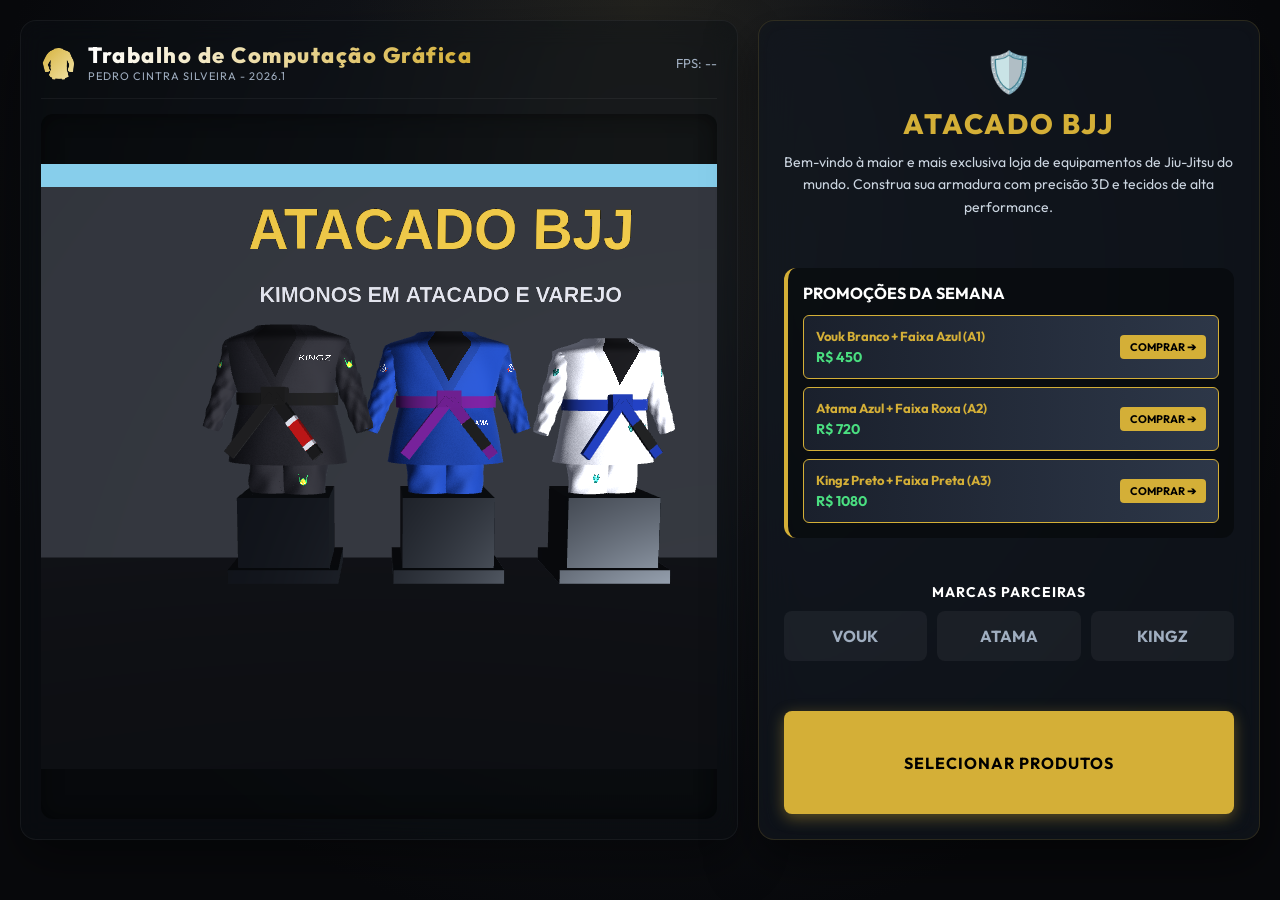
==== commit 935aedce: "att" ====
--- a/index.html
+++ b/index.html
@@ -523,18 +523,7 @@
                         </div>
                     </div>
 
-                    <!-- Poses para testar o Kimono montado -->
-                    <h3 class="section-title" style="margin-top: 20px;">🎭 Testar Poses</h3>
-                    <div class="gi-grid" style="grid-template-columns: 1fr 1fr; gap: 8px;">
-                        <button id="btn-pose-base" class="btn-kimono btn-pose active"
-                            onclick="definirPose('base')">Posição Base</button>
-                        <button id="btn-pose-guardaa" class="btn-kimono btn-pose" onclick="definirPose('guarda')">Guarda
-                            Alta</button>
-                        <button id="btn-pose-peito" class="btn-kimono btn-pose" onclick="definirPose('peito')">Mão no
-                            Peito</button>
-                        <button id="btn-pose-vitoria" class="btn-kimono btn-pose"
-                            onclick="definirPose('vitoria')">Vitória</button>
-                    </div>
+
                 </div>
             </div>
 
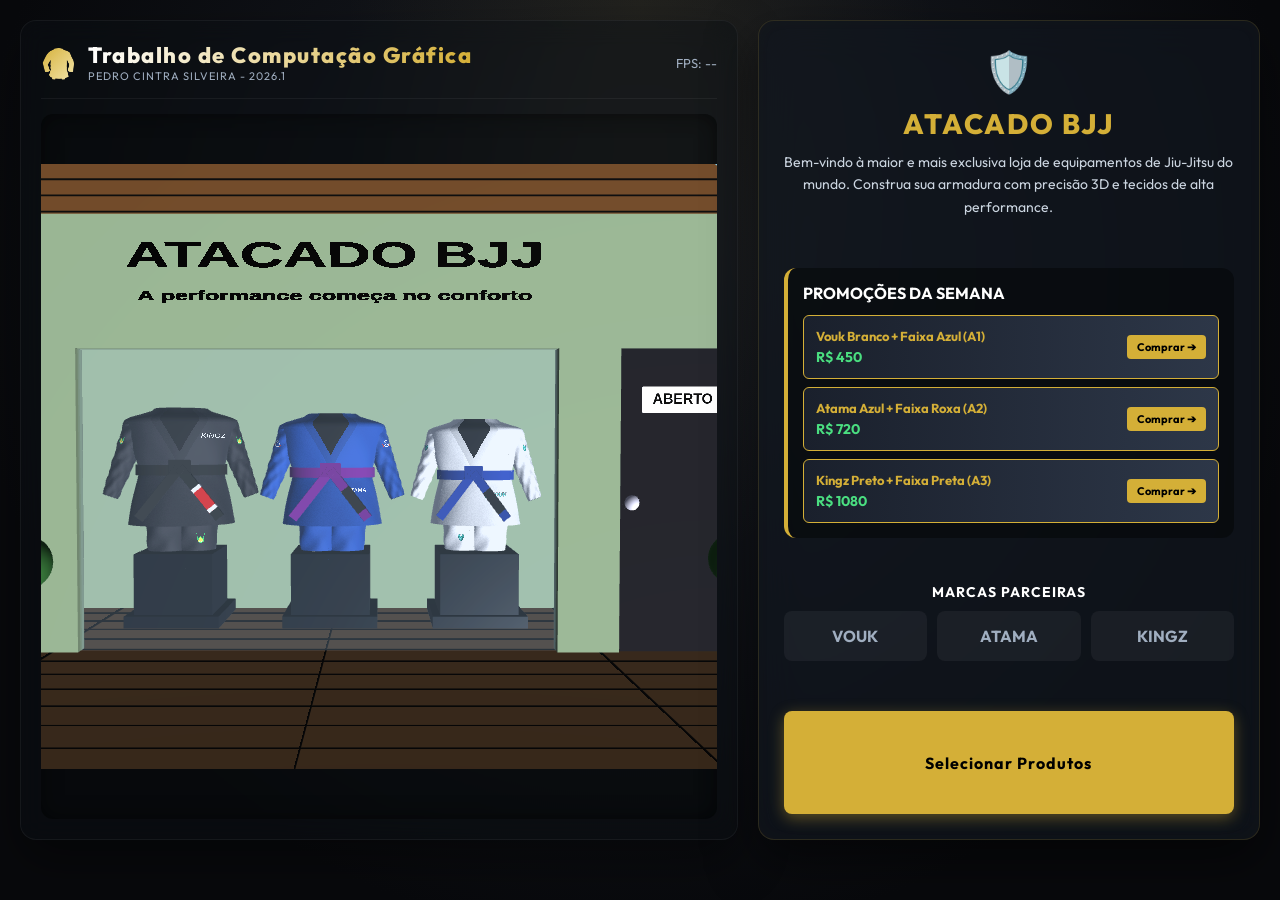
==== commit 5772c43a: "att" ====
--- a/index.html
+++ b/index.html
@@ -114,9 +114,19 @@
                     <span id="checkout-pants-price" style="color: white;">R$ 0</span>
                 </div>
                 <div id="checkout-row-belt"
-                    style="display: flex; justify-content: space-between; margin-bottom: 15px; border-bottom: 1px solid rgba(255,255,255,0.1); padding-bottom: 15px; color: #a0aec0; font-size: 13px;">
+                    style="display: flex; justify-content: space-between; margin-bottom: 8px; color: #a0aec0; font-size: 13px;">
                     <span id="checkout-belt-desc">Faixa</span>
                     <span id="checkout-belt-price" style="color: white;">R$ 0</span>
+                </div>
+                <div id="checkout-row-emb-name"
+                    style="display: none; justify-content: space-between; margin-bottom: 8px; color: #a0aec0; font-size: 13px;">
+                    <span id="checkout-emb-name-desc">Personalização (Nome)</span>
+                    <span id="checkout-emb-name-price" style="color: white;">R$ 40</span>
+                </div>
+                <div id="checkout-row-emb-team"
+                    style="display: none; justify-content: space-between; margin-bottom: 15px; border-bottom: 1px solid rgba(255,255,255,0.1); padding-bottom: 15px; color: #a0aec0; font-size: 13px;">
+                    <span id="checkout-emb-team-desc">Personalização (Equipe)</span>
+                    <span id="checkout-emb-team-price" style="color: white;">R$ 40</span>
                 </div>
                 <div id="checkout-discount-row" style="display: none; justify-content: space-between; font-weight: bold; margin-bottom: 15px; padding-bottom: 15px; border-bottom: 1px solid rgba(255,255,255,0.1); color: #4ade80;">
                     <span>DESCONTO COMBO</span>
@@ -159,8 +169,8 @@
         </main>
 
         <!-- RIGHT PANEL: Classic Trophy Controls -->
-        <!-- RIGHT PANEL: Boutique Landing Page -->
-        <aside class="painel-controle" id="boutique-panel"
+        <!-- RIGHT PANEL: vitrine Landing Page -->
+        <aside class="painel-controle" id="vitrine-panel"
             style="display: flex; flex-direction: column; justify-content: center;">
             <div style="text-align: center; margin-bottom: 30px;">
                 <div style="font-size: 40px; margin-bottom: 10px;">🛡️</div>
@@ -177,34 +187,34 @@
                 <h3 style="color: white; font-size: 16px; margin-bottom: 12px; text-transform: uppercase;">Promoções da Semana</h3>
                 
                 <div style="display: flex; flex-direction: column; gap: 8px;">
-                    <button class="btn-kimono boutique-hover"
+                    <button class="btn-kimono vitrine-hover"
                         style="width: 100%; background: linear-gradient(90deg, #1a202c, #2d3748); border: 1px solid #d4af37; color: #d4af37; font-weight: bold; padding: 12px; font-size: 13px; text-align: left; display: flex; justify-content: space-between; align-items: center; cursor: pointer; border-radius: 6px;"
                         onclick="loadDropDaSemana(1)">
                         <div style="display: flex; flex-direction: column;">
                             <span>Vouk Branco + Faixa Azul (A1)</span>
                             <span style="color: #4ade80; font-size: 14px; margin-top: 4px;">R$ 450</span>
                         </div>
-                        <span style="background: #d4af37; color: black; padding: 5px 10px; border-radius: 4px; font-size: 11px; text-transform: uppercase;">Comprar ➔</span>
+                        <span style="background: #d4af37; color: black; padding: 5px 10px; border-radius: 4px; font-size: 11px; text-transform: none;">Comprar ➔</span>
                     </button>
                     
-                    <button class="btn-kimono boutique-hover"
+                    <button class="btn-kimono vitrine-hover"
                         style="width: 100%; background: linear-gradient(90deg, #1a202c, #2d3748); border: 1px solid #d4af37; color: #d4af37; font-weight: bold; padding: 12px; font-size: 13px; text-align: left; display: flex; justify-content: space-between; align-items: center; cursor: pointer; border-radius: 6px;"
                         onclick="loadDropDaSemana(2)">
                         <div style="display: flex; flex-direction: column;">
                             <span>Atama Azul + Faixa Roxa (A2)</span>
                             <span style="color: #4ade80; font-size: 14px; margin-top: 4px;">R$ 720</span>
                         </div>
-                        <span style="background: #d4af37; color: black; padding: 5px 10px; border-radius: 4px; font-size: 11px; text-transform: uppercase;">Comprar ➔</span>
+                        <span style="background: #d4af37; color: black; padding: 5px 10px; border-radius: 4px; font-size: 11px; text-transform: none;">Comprar ➔</span>
                     </button>
                     
-                    <button class="btn-kimono boutique-hover"
+                    <button class="btn-kimono vitrine-hover"
                         style="width: 100%; background: linear-gradient(90deg, #1a202c, #2d3748); border: 1px solid #d4af37; color: #d4af37; font-weight: bold; padding: 12px; font-size: 13px; text-align: left; display: flex; justify-content: space-between; align-items: center; cursor: pointer; border-radius: 6px;"
                         onclick="loadDropDaSemana(3)">
                         <div style="display: flex; flex-direction: column;">
                             <span>Kingz Preto + Faixa Preta (A3)</span>
                             <span style="color: #4ade80; font-size: 14px; margin-top: 4px;">R$ 1080</span>
                         </div>
-                        <span style="background: #d4af37; color: black; padding: 5px 10px; border-radius: 4px; font-size: 11px; text-transform: uppercase;">Comprar ➔</span>
+                        <span style="background: #d4af37; color: black; padding: 5px 10px; border-radius: 4px; font-size: 11px; text-transform: none;">Comprar ➔</span>
                     </button>
                 </div>
             </div>
@@ -227,14 +237,14 @@
             </div>
 
             <button class="btn-kimono"
-                style="width: 100%; background: #d4af37; color: black; font-weight: bold; padding: 16px; font-size: 16px; border: none; box-shadow: 0 4px 15px rgba(212, 175, 55, 0.4); text-transform: uppercase; letter-spacing: 1px; cursor: pointer; border-radius: 8px;"
-                onclick="enterFittingRoom()">SELECIONAR PRODUTOS</button>
+                style="width: 100%; background: #d4af37; color: black; font-weight: bold; padding: 16px; font-size: 16px; border: none; box-shadow: 0 4px 15px rgba(212, 175, 55, 0.4); text-transform: none; letter-spacing: 1px; cursor: pointer; border-radius: 8px;"
+                onclick="enterFittingRoom()">Selecionar Produtos</button>
         </aside>
 
         <!-- RIGHT PANEL: E-Commerce Controls -->
         <aside class="painel-controle" id="painel-ecommerce" style="display: none; flex-direction: column;">
-            <button onclick="voltarVitrine()" class="btn-kimono boutique-hover" style="flex: none; background: #2b5b84; border: 1px solid rgba(255,255,255,0.2); color: white; cursor: pointer; font-size: 12px; font-weight: 600; padding: 8px 14px; margin-bottom: 15px; border-radius: 6px; display: inline-flex; align-items: center; gap: 8px; width: fit-content; align-self: flex-start; text-transform: uppercase; letter-spacing: 0.5px; box-shadow: 0 2px 5px rgba(0,0,0,0.3);">
-                <span style="font-size: 14px;">⬅️</span> VOLTAR AO MENU
+            <button onclick="voltarVitrine()" class="btn-kimono vitrine-hover" style="flex: none; background: #2b5b84; border: 1px solid rgba(255,255,255,0.2); color: white; cursor: pointer; font-size: 12px; font-weight: 600; padding: 8px 14px; margin-bottom: 15px; border-radius: 6px; display: inline-flex; align-items: center; gap: 8px; width: fit-content; align-self: flex-start; text-transform: none; letter-spacing: 0.5px; box-shadow: 0 2px 5px rgba(0,0,0,0.3);">
+                <span style="font-size: 14px;">⬅</span> Voltar ao Menu
             </button>
             <h2 style="color: white; margin-bottom: 10px; margin-top: 0; font-family: 'Outfit'; font-size: 20px;">Customização do Kimono</h2>
 
@@ -328,7 +338,7 @@
 
                     <button id="btn-alternar-blusa" class="btn-kimono"
                         style="width: 100%; background: #2b5b84; font-size: 14px; padding: 12px; font-weight: bold; margin-top: 10px; border: none; color: white;"
-                        onclick="alternarItemBtn('blusa')">🛒 Colocar no Carrinho</button>
+                        onclick="alternarItemBtn('blusa')"> Colocar no Carrinho</button>
                 </div>
 
                 <!-- Step 2: Calça -->
@@ -497,9 +507,9 @@
 
                 <!-- Checkout / Cart -->
                 <div id="step-cart" class="step-section">
-                    <h3 class="section-title">📦 Seu Carrinho</h3>
+                    <h3 class="section-title">Seu Carrinho</h3>
                     <div
-                        style="background: rgba(0,0,0,0.3); padding: 15px; border-radius: 8px; border-left: 3px solid #d4af37; font-size: 13px; color: #fff;">
+                        style="background: rgba(0,0,0,0.3); padding: 15px; border-radius: 8px; border-left: 3px solid #d4af37; font-size: 13px; color: #fff; min-height: 220px; display: flex; flex-direction: column;">
                         <div id="cart-row-top" style="margin-bottom: 8px;"><strong>Vagui:</strong> <span
                                 id="cart-desc-top">Atama / Branco / A0</span> <span
                                 style="float:right; color:#cbd5e0;">R$ <span id="cart-price-top">350</span></span></div>
@@ -508,22 +518,65 @@
                                 style="float:right; color:#cbd5e0;">R$ <span id="cart-price-pants">180</span></span>
                         </div>
                         <div id="cart-row-belt"
-                            style="margin-bottom: 8px; border-bottom: 1px solid rgba(255,255,255,0.1); padding-bottom: 8px;">
+                            style="margin-bottom: 8px;">
                             <strong>Faixa:</strong> <span id="cart-desc-belt">Branca</span> <span
-                                style="float:right; color:#cbd5e0;">R$ <span id="cart-price-belt">60</span></span></div>
-
-                        <div id="cart-row-discount" style="display: none; border-bottom: 1px solid rgba(255,255,255,0.1); padding-bottom: 8px; margin-bottom: 8px;">
+                                style="float:right; color:#cbd5e0;">R$ <span id="cart-price-belt">60</span></span>
+                        </div>
+                        <div id="cart-row-emb-name" style="display: none; margin-bottom: 8px;">
+                            <strong>Personalização:</strong> <span id="cart-desc-emb-name">Bordado Nome</span> <span
+                                style="float:right; color:#cbd5e0;">R$ <span id="cart-price-emb-name">40</span></span>
+                        </div>
+                        <div id="cart-row-emb-team" style="display: none; margin-bottom: 8px;">
+                            <strong>Personalização:</strong> <span id="cart-desc-emb-team">Bordado Equipe</span> <span
+                                style="float:right; color:#cbd5e0;">R$ <span id="cart-price-emb-team">40</span></span>
+                        </div>
+
+                        <div id="cart-row-discount" style="display: none; padding-bottom: 8px; margin-bottom: 8px;">
                             <strong style="color: #4ade80;">🏷️ Desconto Combo:</strong> <span
                                 style="float:right; color:#4ade80;">- R$ <span id="cart-price-discount">0</span>,00</span>
                         </div>
 
                         <div
-                            style="text-align: right; margin-top: 10px; font-size: 18px; color: #d4af37; font-weight: bold;">
+                            style="text-align: right; margin-top: auto; font-size: 18px; color: #d4af37; font-weight: bold; border-top: 1px solid rgba(255,255,255,0.1); padding-top: 10px;">
                             Total: R$ <span id="cart-price-total">590,00</span>
                         </div>
                     </div>
 
 
+                    <!-- Personalização -->
+                    <h3 class="section-title" style="margin-top: 20px;">Personalização</h3>
+                    
+                    <div style="background: rgba(0,0,0,0.3); padding: 15px; border-radius: 8px; border-left: 3px solid #d4af37; margin-bottom: 15px;">
+                        <!-- Nome -->
+                        <label class="input-label" style="display:block; margin-bottom: 4px; color:#a0aec0; font-size:12px; text-transform:uppercase;">Bordado: Nome (Costas)</label>
+                        <div style="display: flex; gap: 8px; margin-bottom: 15px;">
+                            <input type="text" id="embroidery-name" oninput="resetEmbroideryState('name')" placeholder="Seu Nome" style="flex:1; padding: 8px; border-radius: 4px; border: none; background: #2d3748; color: white;">
+                            <button id="btn-apply-name" onclick="applyEmbroideryName()" class="btn-kimono" style="background: #d4af37; color: black; font-weight: bold; padding: 10px; border: none; cursor: pointer; transition: all 0.3s ease;">+R$ 40</button>
+                        </div>
+
+                        <!-- Equipe -->
+                        <label class="input-label" style="display:block; margin-bottom: 4px; color:#a0aec0; font-size:12px; text-transform:uppercase;">Bordado: Equipe (Saia)</label>
+                        <div style="display: flex; gap: 8px;">
+                            <input type="text" id="embroidery-team" oninput="resetEmbroideryState('team')" placeholder="Nome da Equipe" style="flex:1; padding: 8px; border-radius: 4px; border: none; background: #2d3748; color: white;">
+                            <button id="btn-apply-team" onclick="applyEmbroideryTeam()" class="btn-kimono" style="background: #d4af37; color: black; font-weight: bold; padding: 10px; border: none; cursor: pointer; transition: all 0.3s ease;">+R$ 40</button>
+                        </div>
+                    </div>
+
+                    <!-- Simulador 3D -->
+                    <h3 class="section-title" style="margin-top: 20px;">Previsão de Desgaste</h3>
+                    <div style="background: rgba(0,0,0,0.3); padding: 15px; border-radius: 8px; border-left: 3px solid #ef4444; margin-bottom: 15px;">
+                        <label class="input-label" style="display:block; margin-bottom: 4px; color:#a0aec0; font-size:12px; text-transform:uppercase;">Tempo de Uso</label>
+                        <input type="range" id="wear-slider" class="custom-range" min="0" max="6" step="1" value="0" oninput="updateWearLevel(this.value)" style="width: 100%;">
+                        <div style="display: flex; justify-content: space-between; font-size: 10px; color: #a0aec0; margin-top: 5px;">
+                            <span>Novo</span>
+                            <span>6m</span>
+                            <span>1a</span>
+                            <span>1.5a</span>
+                            <span>2a</span>
+                            <span>2.5a</span>
+                            <span>3a</span>
+                        </div>
+                    </div>
                 </div>
             </div>
 
--- a/style.css
+++ b/style.css
@@ -166,8 +166,8 @@
     letter-spacing: 0.5px;
 }
 
-/* Premium Boutique Styles */
-.boutique-hover:hover {
+/* Premium vitrine Styles */
+.vitrine-hover:hover {
     background: linear-gradient(90deg, #2d3748, #4a5568) !important;
     color: white !important;
     box-shadow: 0 0 15px rgba(212, 175, 55, 0.6);
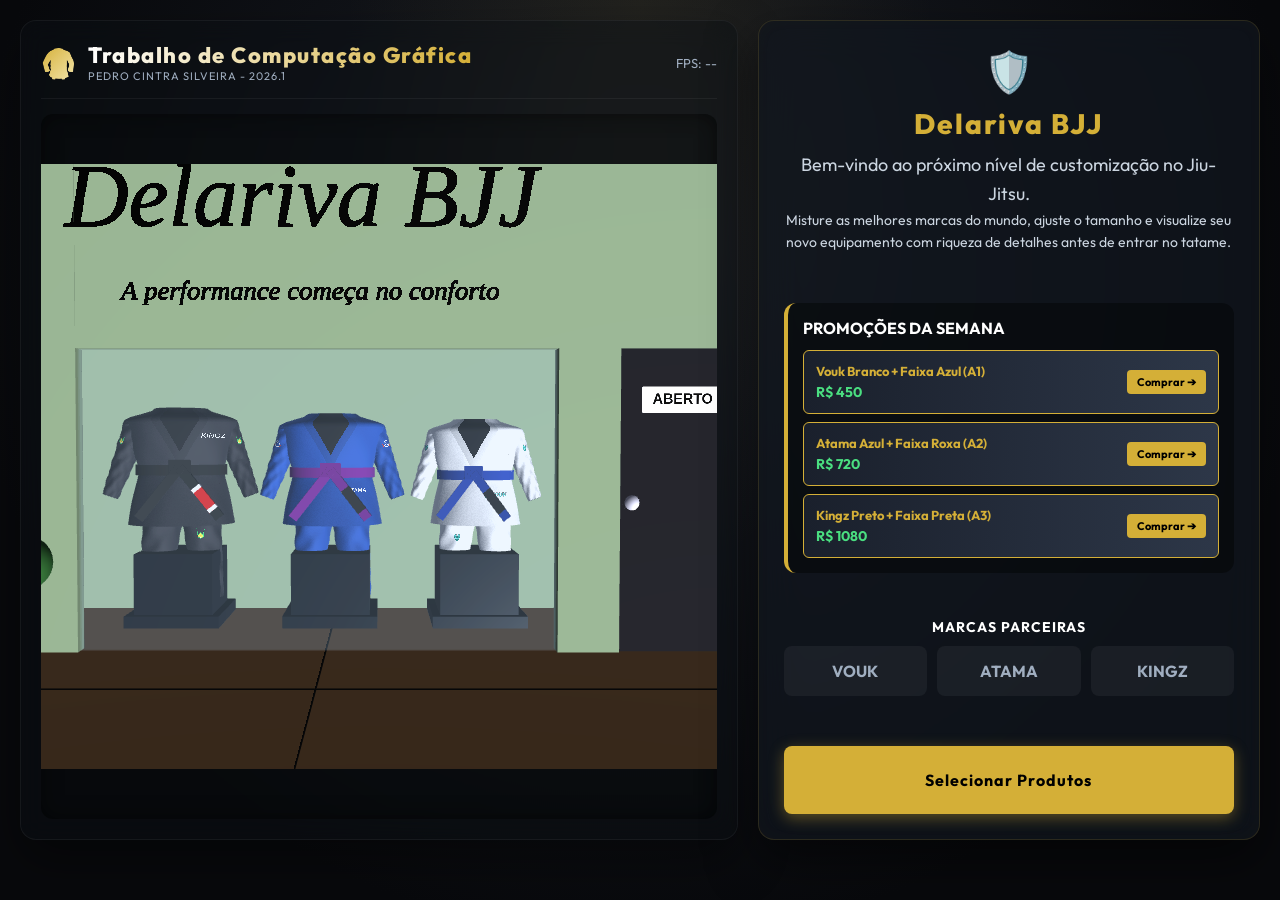
==== commit 71debc70: "versão final" ====
--- a/index.html
+++ b/index.html
@@ -1,10 +1,10 @@
-<!DOCTYPE html>
+﻿<!DOCTYPE html>
 <html lang="pt-BR">
 
 <head>
     <meta charset="UTF-8">
     <meta name="viewport" content="width=device-width, initial-scale=1.0">
-    <title>ATACADO BJJ - Loja de Kimonos</title>
+    <title>Delariva BJJ - Loja de Kimonos</title>
 
     <!-- Google Fonts -->
     <link rel="preconnect" href="https://fonts.googleapis.com">
@@ -95,9 +95,10 @@
             <h2
                 style="color: #d4af37; font-size: 28px; margin-bottom: 10px; font-weight: 800; text-transform: uppercase; letter-spacing: 2px;">
                 Compra Finalizada!</h2>
-            <p style="color: #cbd5e0; font-size: 16px; margin-bottom: 30px; line-height: 1.5;">O seu <strong>Kimono
-                    Customizado</strong> já está sendo preparado pela nossa equipe. Obrigado por testar o BJJ
-                Customizer!</p>
+            <p style="color: #cbd5e0; font-size: 16px; margin-bottom: 30px; line-height: 1.5;">
+                O seu <strong>Kimono Customizado</strong> já está sendo preparado pela nossa equipe.
+                Obrigado por forjar sua armadura na Delariva BJJ! Oss!
+            </p>
 
             <div
                 style="background: rgba(0,0,0,0.3); padding: 20px; border-radius: 12px; border-left: 4px solid #d4af37; text-align: left; margin-bottom: 30px;">
@@ -139,7 +140,7 @@
                 </div>
             </div>
 
-            <button onclick="closeCheckout()"
+            <button onclick="FecharCheckout()"
                 style="background: #d4af37; color: black; font-weight: bold; font-size: 16px; padding: 15px 30px; border: none; border-radius: 8px; cursor: pointer; text-transform: uppercase; width: 100%; box-shadow: 0 4px 15px rgba(212, 175, 55, 0.4); transition: all 0.3s ease;">
                 Voltar ao Início
             </button>
@@ -169,17 +170,20 @@
         </main>
 
         <!-- RIGHT PANEL: Classic Trophy Controls -->
-        <!-- RIGHT PANEL: vitrine Landing Page -->
-        <aside class="painel-controle" id="vitrine-panel"
+        <!-- RIGHT PANEL: Vitrine Landing Page -->
+        <aside class="painel-controle" id="Vitrine-panel"
             style="display: flex; flex-direction: column; justify-content: center;">
             <div style="text-align: center; margin-bottom: 30px;">
                 <div style="font-size: 40px; margin-bottom: 10px;">🛡️</div>
                 <h1
-                    style="font-family: 'Outfit', sans-serif; font-size: 28px; color: #d4af37; letter-spacing: 2px; font-weight: 800; margin-bottom: 10px; text-transform: uppercase;">
-                    ATACADO BJJ</h1>
-                <p style="color: #cbd5e0; font-size: 14px; line-height: 1.6;">Bem-vindo à maior e mais exclusiva loja de
-                    equipamentos de Jiu-Jitsu do mundo. Construa sua armadura com precisão 3D e tecidos de alta
-                    performance.</p>
+                    style="font-family: 'Outfit', sans-serif; font-size: 28px; color: #d4af37; letter-spacing: 2px; font-weight: 800; margin-bottom: 10px; text-transform: none;">
+                    Delariva BJJ</h1>
+                <p style="color: #cbd5e0; font-size: 18px; line-height: 1.6;">
+                    Bem-vindo ao próximo nível de customização no Jiu-Jitsu. 
+                </p>
+                <p style="color: #cbd5e0; font-size: 14px; line-height: 1.6;">
+                    Misture as melhores marcas do mundo, 
+                    ajuste o tamanho e visualize seu novo equipamento com riqueza de detalhes antes de entrar no tatame.</p>
             </div>
 
             <div
@@ -187,9 +191,9 @@
                 <h3 style="color: white; font-size: 16px; margin-bottom: 12px; text-transform: uppercase;">Promoções da Semana</h3>
                 
                 <div style="display: flex; flex-direction: column; gap: 8px;">
-                    <button class="btn-kimono vitrine-hover"
+                    <button class="btn-kimono Vitrine-hover"
                         style="width: 100%; background: linear-gradient(90deg, #1a202c, #2d3748); border: 1px solid #d4af37; color: #d4af37; font-weight: bold; padding: 12px; font-size: 13px; text-align: left; display: flex; justify-content: space-between; align-items: center; cursor: pointer; border-radius: 6px;"
-                        onclick="loadDropDaSemana(1)">
+                        onclick="CarregarDropDaSemana(1)">
                         <div style="display: flex; flex-direction: column;">
                             <span>Vouk Branco + Faixa Azul (A1)</span>
                             <span style="color: #4ade80; font-size: 14px; margin-top: 4px;">R$ 450</span>
@@ -197,9 +201,9 @@
                         <span style="background: #d4af37; color: black; padding: 5px 10px; border-radius: 4px; font-size: 11px; text-transform: none;">Comprar ➔</span>
                     </button>
                     
-                    <button class="btn-kimono vitrine-hover"
+                    <button class="btn-kimono Vitrine-hover"
                         style="width: 100%; background: linear-gradient(90deg, #1a202c, #2d3748); border: 1px solid #d4af37; color: #d4af37; font-weight: bold; padding: 12px; font-size: 13px; text-align: left; display: flex; justify-content: space-between; align-items: center; cursor: pointer; border-radius: 6px;"
-                        onclick="loadDropDaSemana(2)">
+                        onclick="CarregarDropDaSemana(2)">
                         <div style="display: flex; flex-direction: column;">
                             <span>Atama Azul + Faixa Roxa (A2)</span>
                             <span style="color: #4ade80; font-size: 14px; margin-top: 4px;">R$ 720</span>
@@ -207,9 +211,9 @@
                         <span style="background: #d4af37; color: black; padding: 5px 10px; border-radius: 4px; font-size: 11px; text-transform: none;">Comprar ➔</span>
                     </button>
                     
-                    <button class="btn-kimono vitrine-hover"
+                    <button class="btn-kimono Vitrine-hover"
                         style="width: 100%; background: linear-gradient(90deg, #1a202c, #2d3748); border: 1px solid #d4af37; color: #d4af37; font-weight: bold; padding: 12px; font-size: 13px; text-align: left; display: flex; justify-content: space-between; align-items: center; cursor: pointer; border-radius: 6px;"
-                        onclick="loadDropDaSemana(3)">
+                        onclick="CarregarDropDaSemana(3)">
                         <div style="display: flex; flex-direction: column;">
                             <span>Kingz Preto + Faixa Preta (A3)</span>
                             <span style="color: #4ade80; font-size: 14px; margin-top: 4px;">R$ 1080</span>
@@ -238,12 +242,12 @@
 
             <button class="btn-kimono"
                 style="width: 100%; background: #d4af37; color: black; font-weight: bold; padding: 16px; font-size: 16px; border: none; box-shadow: 0 4px 15px rgba(212, 175, 55, 0.4); text-transform: none; letter-spacing: 1px; cursor: pointer; border-radius: 8px;"
-                onclick="enterFittingRoom()">Selecionar Produtos</button>
+                onclick="EntrarNaLoja()">Selecionar Produtos</button>
         </aside>
 
         <!-- RIGHT PANEL: E-Commerce Controls -->
-        <aside class="painel-controle" id="painel-ecommerce" style="display: none; flex-direction: column;">
-            <button onclick="voltarVitrine()" class="btn-kimono vitrine-hover" style="flex: none; background: #2b5b84; border: 1px solid rgba(255,255,255,0.2); color: white; cursor: pointer; font-size: 12px; font-weight: 600; padding: 8px 14px; margin-bottom: 15px; border-radius: 6px; display: inline-flex; align-items: center; gap: 8px; width: fit-content; align-self: flex-start; text-transform: none; letter-spacing: 0.5px; box-shadow: 0 2px 5px rgba(0,0,0,0.3);">
+        <aside class="painel-controle" id="painel-loja" style="display: none; flex-direction: column;">
+            <button onclick="VoltarVitrine()" class="btn-kimono Vitrine-hover" style="flex: none; background: #2b5b84; border: 1px solid rgba(255,255,255,0.2); color: white; cursor: pointer; font-size: 12px; font-weight: 600; padding: 8px 14px; margin-bottom: 15px; border-radius: 6px; display: inline-flex; align-items: center; gap: 8px; width: fit-content; align-self: flex-start; text-transform: none; letter-spacing: 0.5px; box-shadow: 0 2px 5px rgba(0,0,0,0.3);">
                 <span style="font-size: 14px;">⬅</span> Voltar ao Menu
             </button>
             <h2 style="color: white; margin-bottom: 10px; margin-top: 0; font-family: 'Outfit'; font-size: 20px;">Customização do Kimono</h2>
@@ -252,13 +256,13 @@
             <div
                 style="display: flex; gap: 5px; margin-bottom: 15px; border-bottom: 1px solid rgba(255,255,255,0.1); padding-bottom: 10px;">
                 <button id="tab-cart" class="btn-kimono active" style="flex:1; padding: 8px 4px; font-size:12px;"
-                    onclick="setStep('cart')">🛒 Carrinho</button>
+                    onclick="DefinirPasso('cart')">🛒 Carrinho</button>
                 <button id="aba-blusa" class="btn-kimono" style="flex:1; padding: 8px 4px; font-size:12px;"
-                    onclick="setStep('blusa')">🥋 Vagui</button>
+                    onclick="DefinirPasso('blusa')">🥋 Vagui</button>
                 <button id="aba-calca" class="btn-kimono" style="flex:1; padding: 8px 4px; font-size:12px;"
-                    onclick="setStep('calca')">👖 Calça</button>
+                    onclick="DefinirPasso('calca')">👖 Calça</button>
                 <button id="aba-faixa" class="btn-kimono" style="flex:1; padding: 8px 4px; font-size:12px;"
-                    onclick="setStep('faixa')">🎗️ Faixa</button>
+                    onclick="DefinirPasso('faixa')">🎗️ Faixa</button>
             </div>
 
             <!-- Dynamic Content Area -->
@@ -273,17 +277,17 @@
                         style="display:block; margin-bottom: 4px; color:#a0aec0; font-size:12px; text-transform:uppercase;">Marca</label>
                     <div class="gi-grid" style="margin-bottom: 15px;">
                         <button class="btn-kimono btn-brand-top active" data-brand="Vouk"
-                            onclick="selectItem('blusa', 'brand', 'Vouk')">
+                            onclick="SelecionarItem('blusa', 'brand', 'Vouk')">
                             <div style="font-weight:bold;">Vouk</div>
                             <div style="font-size:10px; color:#a0aec0;">R$ 330</div>
                         </button>
                         <button class="btn-kimono btn-brand-top" data-brand="Atama"
-                            onclick="selectItem('blusa', 'brand', 'Atama')">
+                            onclick="SelecionarItem('blusa', 'brand', 'Atama')">
                             <div style="font-weight:bold;">Atama</div>
                             <div style="font-size:10px; color:#a0aec0;">R$ 530</div>
                         </button>
                         <button class="btn-kimono btn-brand-top" data-brand="Kingz"
-                            onclick="selectItem('blusa', 'brand', 'Kingz')">
+                            onclick="SelecionarItem('blusa', 'brand', 'Kingz')">
                             <div style="font-weight:bold;">Kingz</div>
                             <div style="font-size:10px; color:#a0aec0;">R$ 800</div>
                         </button>
@@ -294,43 +298,43 @@
                     </label>
                     <div class="gi-grid" style="margin-bottom: 15px;">
                         <button class="btn-kimono btn-color-top active" data-color="white"
-                            onclick="selectItem('blusa', 'color', 'white')">Branco</button>
+                            onclick="SelecionarItem('blusa', 'color', 'white')">Branco</button>
                         <button class="btn-kimono btn-color-top" data-color="blue"
-                            onclick="selectItem('blusa', 'color', 'blue')">Azul</button>
+                            onclick="SelecionarItem('blusa', 'color', 'blue')">Azul</button>
                         <button class="btn-kimono btn-color-top" data-color="black"
-                            onclick="selectItem('blusa', 'color', 'black')">Preto</button>
+                            onclick="SelecionarItem('blusa', 'color', 'black')">Preto</button>
                     </div>
 
                     <label class="input-label"
                         style="display:block; margin-bottom: 4px; color:#a0aec0; font-size:12px; text-transform:uppercase;">Tamanho</label>
                     <div class="gi-grid" style="grid-template-columns: repeat(3, 1fr); gap: 8px; margin-bottom: 15px;">
                         <button class="btn-kimono btn-size-top" data-size="A0"
-                            onclick="selectItem('blusa', 'size', 'A0')">
+                            onclick="SelecionarItem('blusa', 'size', 'A0')">
                             <div style="font-weight:bold;">A0</div>
                             <div style="font-size:10px; color:#4ade80;">-10%</div>
                         </button>
                         <button class="btn-kimono btn-size-top" data-size="A1"
-                            onclick="selectItem('blusa', 'size', 'A1')">
+                            onclick="SelecionarItem('blusa', 'size', 'A1')">
                             <div style="font-weight:bold;">A1</div>
                             <div style="font-size:10px; color:#4ade80;">-5%</div>
                         </button>
                         <button class="btn-kimono btn-size-top active" data-size="A2"
-                            onclick="selectItem('blusa', 'size', 'A2')">
+                            onclick="SelecionarItem('blusa', 'size', 'A2')">
                             <div style="font-weight:bold;">A2</div>
                             <div style="font-size:10px; color:#a0aec0;">Base</div>
                         </button>
                         <button class="btn-kimono btn-size-top" data-size="A3"
-                            onclick="selectItem('blusa', 'size', 'A3')">
+                            onclick="SelecionarItem('blusa', 'size', 'A3')">
                             <div style="font-weight:bold;">A3</div>
                             <div style="font-size:10px; color:#ef4444;">+5%</div>
                         </button>
                         <button class="btn-kimono btn-size-top" data-size="A4"
-                            onclick="selectItem('blusa', 'size', 'A4')">
+                            onclick="SelecionarItem('blusa', 'size', 'A4')">
                             <div style="font-weight:bold;">A4</div>
                             <div style="font-size:10px; color:#ef4444;">+10%</div>
                         </button>
                         <button class="btn-kimono btn-size-top" data-size="A5"
-                            onclick="selectItem('blusa', 'size', 'A5')">
+                            onclick="SelecionarItem('blusa', 'size', 'A5')">
                             <div style="font-weight:bold;">A5</div>
                             <div style="font-size:10px; color:#ef4444;">+15%</div>
                         </button>
@@ -338,7 +342,7 @@
 
                     <button id="btn-alternar-blusa" class="btn-kimono"
                         style="width: 100%; background: #2b5b84; font-size: 14px; padding: 12px; font-weight: bold; margin-top: 10px; border: none; color: white;"
-                        onclick="alternarItemBtn('blusa')"> Colocar no Carrinho</button>
+                        onclick="AlternarItemCarrinho('blusa')"> Colocar no Carrinho</button>
                 </div>
 
                 <!-- Step 2: Calça -->
@@ -352,17 +356,17 @@
                     </label>
                     <div class="gi-grid" style="margin-bottom: 15px;">
                         <button class="btn-kimono btn-brand-pants active" data-brand="Vouk"
-                            onclick="selectItem('calca', 'brand', 'Vouk')">
+                            onclick="SelecionarItem('calca', 'brand', 'Vouk')">
                             <div style="font-weight:bold;">Vouk</div>
                             <div style="font-size:10px; color:#a0aec0;">R$ 170</div>
                         </button>
                         <button class="btn-kimono btn-brand-pants" data-brand="Atama"
-                            onclick="selectItem('calca', 'brand', 'Atama')">
+                            onclick="SelecionarItem('calca', 'brand', 'Atama')">
                             <div style="font-weight:bold;">Atama</div>
                             <div style="font-size:10px; color:#a0aec0;">R$ 270</div>
                         </button>
                         <button class="btn-kimono btn-brand-pants" data-brand="Kingz"
-                            onclick="selectItem('calca', 'brand', 'Kingz')">
+                            onclick="SelecionarItem('calca', 'brand', 'Kingz')">
                             <div style="font-weight:bold;">Kingz</div>
                             <div style="font-size:10px; color:#a0aec0;">R$ 400</div>
                         </button>
@@ -372,43 +376,43 @@
                         style="display:block; margin-bottom: 4px; color:#a0aec0; font-size:12px; text-transform:uppercase;">Cor</label>
                     <div class="gi-grid" style="margin-bottom: 15px;">
                         <button class="btn-kimono btn-color-pants active" data-color="white"
-                            onclick="selectItem('calca', 'color', 'white')">Branco</button>
+                            onclick="SelecionarItem('calca', 'color', 'white')">Branco</button>
                         <button class="btn-kimono btn-color-pants" data-color="blue"
-                            onclick="selectItem('calca', 'color', 'blue')">Azul</button>
+                            onclick="SelecionarItem('calca', 'color', 'blue')">Azul</button>
                         <button class="btn-kimono btn-color-pants" data-color="black"
-                            onclick="selectItem('calca', 'color', 'black')">Preto</button>
+                            onclick="SelecionarItem('calca', 'color', 'black')">Preto</button>
                     </div>
 
                     <label class="input-label"
                         style="display:block; margin-bottom: 4px; color:#a0aec0; font-size:12px; text-transform:uppercase;">Tamanho</label>
                     <div class="gi-grid" style="grid-template-columns: repeat(3, 1fr); gap: 8px; margin-bottom: 15px;">
                         <button class="btn-kimono btn-size-pants" data-size="A0"
-                            onclick="selectItem('calca', 'size', 'A0')">
+                            onclick="SelecionarItem('calca', 'size', 'A0')">
                             <div style="font-weight:bold;">A0</div>
                             <div style="font-size:10px; color:#4ade80;">-10%</div>
                         </button>
                         <button class="btn-kimono btn-size-pants" data-size="A1"
-                            onclick="selectItem('calca', 'size', 'A1')">
+                            onclick="SelecionarItem('calca', 'size', 'A1')">
                             <div style="font-weight:bold;">A1</div>
                             <div style="font-size:10px; color:#4ade80;">-5%</div>
                         </button>
                         <button class="btn-kimono btn-size-pants active" data-size="A2"
-                            onclick="selectItem('calca', 'size', 'A2')">
+                            onclick="SelecionarItem('calca', 'size', 'A2')">
                             <div style="font-weight:bold;">A2</div>
                             <div style="font-size:10px; color:#a0aec0;">Base</div>
                         </button>
                         <button class="btn-kimono btn-size-pants" data-size="A3"
-                            onclick="selectItem('calca', 'size', 'A3')">
+                            onclick="SelecionarItem('calca', 'size', 'A3')">
                             <div style="font-weight:bold;">A3</div>
                             <div style="font-size:10px; color:#ef4444;">+5%</div>
                         </button>
                         <button class="btn-kimono btn-size-pants" data-size="A4"
-                            onclick="selectItem('calca', 'size', 'A4')">
+                            onclick="SelecionarItem('calca', 'size', 'A4')">
                             <div style="font-weight:bold;">A4</div>
                             <div style="font-size:10px; color:#ef4444;">+10%</div>
                         </button>
                         <button class="btn-kimono btn-size-pants" data-size="A5"
-                            onclick="selectItem('calca', 'size', 'A5')">
+                            onclick="SelecionarItem('calca', 'size', 'A5')">
                             <div style="font-weight:bold;">A5</div>
                             <div style="font-size:10px; color:#ef4444;">+15%</div>
                         </button>
@@ -416,7 +420,7 @@
 
                     <button id="btn-alternar-calca" class="btn-kimono"
                         style="width: 100%; background: #2b5b84; font-size: 14px; padding: 12px; font-weight: bold; margin-top: 10px; border: none; color: white;"
-                        onclick="alternarItemBtn('calca')">🛒 Colocar no Carrinho</button>
+                        onclick="AlternarItemCarrinho('calca')">🛒 Colocar no Carrinho</button>
                 </div>
 
                 <!-- Step 3: Faixa -->
@@ -429,38 +433,38 @@
                         style="display:block; margin-bottom: 4px; color:#a0aec0; font-size:12px; text-transform:uppercase;">Graduação</label>
                     <div class="gi-grid" style="display: grid; grid-template-columns: repeat(4, 1fr); gap: 8px; margin-bottom: 15px;">
                         <button class="btn-faixa btn-color-belt active" data-belt="white"
-                            onclick="selectItem('faixa', 'color', 'white')">
+                            onclick="SelecionarItem('faixa', 'color', 'white')">
                             <div class="belt-color-circle" style="background: white; border: 1px solid #ccc;"></div>
                             Branca
                         </button>
                         <button class="btn-faixa btn-color-belt" data-belt="blue"
-                            onclick="selectItem('faixa', 'color', 'blue')">
+                            onclick="SelecionarItem('faixa', 'color', 'blue')">
                             <div class="belt-color-circle" style="background: #2b5b84;"></div> Azul
                         </button>
                         <button class="btn-faixa btn-color-belt" data-belt="purple"
-                            onclick="selectItem('faixa', 'color', 'purple')">
+                            onclick="SelecionarItem('faixa', 'color', 'purple')">
                             <div class="belt-color-circle" style="background: #5e35b1;"></div> Roxa
                         </button>
                         <button class="btn-faixa btn-color-belt" data-belt="brown"
-                            onclick="selectItem('faixa', 'color', 'brown')">
+                            onclick="SelecionarItem('faixa', 'color', 'brown')">
                             <div class="belt-color-circle" style="background: #5d4037;"></div> Marrom
                         </button>
                         <button class="btn-faixa btn-color-belt" data-belt="black"
-                            onclick="selectItem('faixa', 'color', 'black')">
+                            onclick="SelecionarItem('faixa', 'color', 'black')">
                             <div class="belt-color-circle" style="background: #212121;"></div> Preta
                         </button>
                         <button class="btn-faixa btn-color-belt" data-belt="coral"
-                            onclick="selectItem('faixa', 'color', 'coral')">
+                            onclick="SelecionarItem('faixa', 'color', 'coral')">
                             <div class="belt-color-circle"
                                 style="background: linear-gradient(90deg, red 50%, black 50%);"></div> Coral Vermelha/Preta
                         </button>
                         <button class="btn-faixa btn-color-belt" data-belt="coral-white"
-                            onclick="selectItem('faixa', 'color', 'coral-white')">
+                            onclick="SelecionarItem('faixa', 'color', 'coral-white')">
                             <div class="belt-color-circle"
                                 style="background: linear-gradient(90deg, red 50%, white 50%);"></div> Coral Vermelha/Branca
                         </button>
                         <button class="btn-faixa btn-color-belt" data-belt="red"
-                            onclick="selectItem('faixa', 'color', 'red')">
+                            onclick="SelecionarItem('faixa', 'color', 'red')">
                             <div class="belt-color-circle" style="background: #d32f2f;"></div> Vermelha
                         </button>
                     </div>
@@ -469,32 +473,32 @@
                         style="display:block; margin-bottom: 4px; color:#a0aec0; font-size:12px; text-transform:uppercase;">Tamanho</label>
                     <div class="gi-grid" style="grid-template-columns: repeat(3, 1fr); gap: 8px; margin-bottom: 15px;">
                         <button class="btn-kimono btn-size-belt" data-size="A0"
-                            onclick="selectItem('faixa', 'size', 'A0')">
+                            onclick="SelecionarItem('faixa', 'size', 'A0')">
                             <div style="font-weight:bold;">A0</div>
                             <div style="font-size:10px; color:#4ade80;">-10%</div>
                         </button>
                         <button class="btn-kimono btn-size-belt" data-size="A1"
-                            onclick="selectItem('faixa', 'size', 'A1')">
+                            onclick="SelecionarItem('faixa', 'size', 'A1')">
                             <div style="font-weight:bold;">A1</div>
                             <div style="font-size:10px; color:#4ade80;">-5%</div>
                         </button>
                         <button class="btn-kimono btn-size-belt active" data-size="A2"
-                            onclick="selectItem('faixa', 'size', 'A2')">
+                            onclick="SelecionarItem('faixa', 'size', 'A2')">
                             <div style="font-weight:bold;">A2</div>
                             <div style="font-size:10px; color:#a0aec0;">Base</div>
                         </button>
                         <button class="btn-kimono btn-size-belt" data-size="A3"
-                            onclick="selectItem('faixa', 'size', 'A3')">
+                            onclick="SelecionarItem('faixa', 'size', 'A3')">
                             <div style="font-weight:bold;">A3</div>
                             <div style="font-size:10px; color:#ef4444;">+5%</div>
                         </button>
                         <button class="btn-kimono btn-size-belt" data-size="A4"
-                            onclick="selectItem('faixa', 'size', 'A4')">
+                            onclick="SelecionarItem('faixa', 'size', 'A4')">
                             <div style="font-weight:bold;">A4</div>
                             <div style="font-size:10px; color:#ef4444;">+10%</div>
                         </button>
                         <button class="btn-kimono btn-size-belt" data-size="A5"
-                            onclick="selectItem('faixa', 'size', 'A5')">
+                            onclick="SelecionarItem('faixa', 'size', 'A5')">
                             <div style="font-weight:bold;">A5</div>
                             <div style="font-size:10px; color:#ef4444;">+15%</div>
                         </button>
@@ -502,7 +506,7 @@
 
                     <button id="btn-alternar-faixa" class="btn-kimono"
                         style="width: 100%; background: #2b5b84; font-size: 14px; padding: 12px; font-weight: bold; margin-top: 10px; border: none; color: white;"
-                        onclick="alternarItemBtn('faixa')">🛒 Colocar no Carrinho</button>
+                        onclick="AlternarItemCarrinho('faixa')">🛒 Colocar no Carrinho</button>
                 </div>
 
                 <!-- Checkout / Cart -->
@@ -550,15 +554,15 @@
                         <!-- Nome -->
                         <label class="input-label" style="display:block; margin-bottom: 4px; color:#a0aec0; font-size:12px; text-transform:uppercase;">Bordado: Nome (Costas)</label>
                         <div style="display: flex; gap: 8px; margin-bottom: 15px;">
-                            <input type="text" id="embroidery-name" oninput="resetEmbroideryState('name')" placeholder="Seu Nome" style="flex:1; padding: 8px; border-radius: 4px; border: none; background: #2d3748; color: white;">
-                            <button id="btn-apply-name" onclick="applyEmbroideryName()" class="btn-kimono" style="background: #d4af37; color: black; font-weight: bold; padding: 10px; border: none; cursor: pointer; transition: all 0.3s ease;">+R$ 40</button>
+                            <input type="text" id="embroidery-name" oninput="ResetarEstadoBordado('name')" placeholder="Seu Nome" style="flex:1; padding: 8px; border-radius: 4px; border: none; background: #2d3748; color: white;">
+                            <button id="btn-apply-name" onclick="AplicarBordadoNome()" class="btn-kimono" style="background: #d4af37; color: black; font-weight: bold; padding: 10px; border: none; cursor: pointer; transition: all 0.3s ease;">+R$ 40</button>
                         </div>
 
                         <!-- Equipe -->
                         <label class="input-label" style="display:block; margin-bottom: 4px; color:#a0aec0; font-size:12px; text-transform:uppercase;">Bordado: Equipe (Saia)</label>
                         <div style="display: flex; gap: 8px;">
-                            <input type="text" id="embroidery-team" oninput="resetEmbroideryState('team')" placeholder="Nome da Equipe" style="flex:1; padding: 8px; border-radius: 4px; border: none; background: #2d3748; color: white;">
-                            <button id="btn-apply-team" onclick="applyEmbroideryTeam()" class="btn-kimono" style="background: #d4af37; color: black; font-weight: bold; padding: 10px; border: none; cursor: pointer; transition: all 0.3s ease;">+R$ 40</button>
+                            <input type="text" id="embroidery-team" oninput="ResetarEstadoBordado('team')" placeholder="Nome da Equipe" style="flex:1; padding: 8px; border-radius: 4px; border: none; background: #2d3748; color: white;">
+                            <button id="btn-apply-team" onclick="AplicarBordadoEquipe()" class="btn-kimono" style="background: #d4af37; color: black; font-weight: bold; padding: 10px; border: none; cursor: pointer; transition: all 0.3s ease;">+R$ 40</button>
                         </div>
                     </div>
 
@@ -566,7 +570,7 @@
                     <h3 class="section-title" style="margin-top: 20px;">Previsão de Desgaste</h3>
                     <div style="background: rgba(0,0,0,0.3); padding: 15px; border-radius: 8px; border-left: 3px solid #ef4444; margin-bottom: 15px;">
                         <label class="input-label" style="display:block; margin-bottom: 4px; color:#a0aec0; font-size:12px; text-transform:uppercase;">Tempo de Uso</label>
-                        <input type="range" id="wear-slider" class="custom-range" min="0" max="6" step="1" value="0" oninput="updateWearLevel(this.value)" style="width: 100%;">
+                        <input type="range" id="wear-slider" class="custom-range" min="0" max="6" step="1" value="0" oninput="AtualizarNivelDesgaste(this.value)" style="width: 100%;">
                         <div style="display: flex; justify-content: space-between; font-size: 10px; color: #a0aec0; margin-top: 5px;">
                             <span>Novo</span>
                             <span>6m</span>
@@ -590,7 +594,7 @@
                 </div>
                 <button id="btn-checkout" class="btn-kimono"
                     style="width: 100%; background: #d4af37; color: black; font-weight: bold; padding: 12px; border: none; font-size: 14px;"
-                    onclick="checkout()">Finalizar Montagem</button>
+                    onclick="FinalizarCompra()">Finalizar Montagem</button>
             </div>
         </aside>
     </div>
@@ -605,4 +609,4 @@
     <script src="main.js?v=2"></script>
 </body>
 
-</html>+</html>
--- a/style.css
+++ b/style.css
@@ -166,8 +166,8 @@
     letter-spacing: 0.5px;
 }
 
-/* Premium vitrine Styles */
-.vitrine-hover:hover {
+/* Premium Vitrine Styles */
+.Vitrine-hover:hover {
     background: linear-gradient(90deg, #2d3748, #4a5568) !important;
     color: white !important;
     box-shadow: 0 0 15px rgba(212, 175, 55, 0.6);
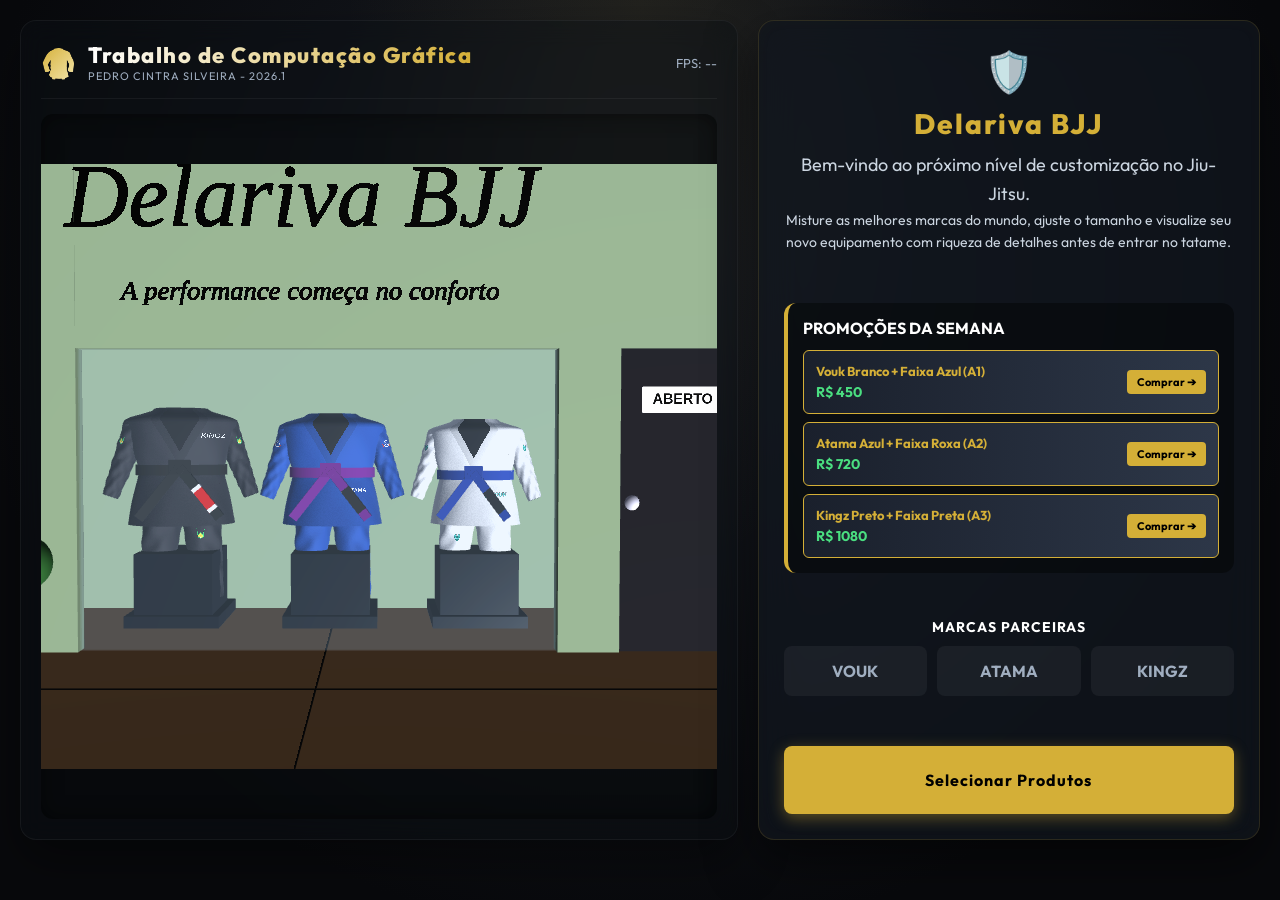
==== commit 07a65353: "finaL" ====
--- a/index.html
+++ b/index.html
@@ -1,92 +1,22 @@
-﻿<!DOCTYPE html>
+<!DOCTYPE html>
 <html lang="pt-BR">
 
 <head>
     <meta charset="UTF-8">
     <meta name="viewport" content="width=device-width, initial-scale=1.0">
     <title>Delariva BJJ - Loja de Kimonos</title>
-
-    <!-- Google Fonts -->
     <link rel="preconnect" href="https://fonts.googleapis.com">
     <link rel="preconnect" href="https://fonts.gstatic.com" crossorigin>
     <link
         href="https://fonts.googleapis.com/css2?family=Fira+Code:wght@400;600&family=Outfit:wght@300;400;500;600;800&display=swap"
         rel="stylesheet">
-
-    <!-- Custom Stylesheet -->
     <link rel="stylesheet" href="style.css">
-
-    <!-- JavaScript Error Debugger -->
-    <script>
-        window.addEventListener('error', function (e) {
-            showError('Erro JS: ' + e.message + '\nArquivo: ' + e.filename + ' L:' + e.lineno);
-        });
-        window.addEventListener('unhandledrejection', function (e) {
-            showError('Promise Rejeitada: ' + e.reason);
-        });
-
-        const orgConsoleError = console.error;
-        console.error = function () {
-            const msg = Array.from(arguments).map(x => typeof x === 'object' ? String(x) : x).join(' ');
-            showError(msg);
-            orgConsoleError.apply(console, arguments);
-        };
-
-        function showError(text) {
-            let errDiv = document.getElementById('debug-err-div');
-            if (!errDiv) {
-                errDiv = document.createElement('pre');
-                errDiv.id = 'debug-err-div';
-                errDiv.style.position = 'fixed';
-                errDiv.style.bottom = '20px';
-                errDiv.style.left = '20px';
-                errDiv.style.background = 'rgba(239, 68, 68, 0.95)';
-                errDiv.style.cor = '#fff';
-                errDiv.style.padding = '15px';
-                errDiv.style.borderRadius = '8px';
-                errDiv.style.fontSize = '12px';
-                errDiv.style.fontFamily = 'monospace';
-                errDiv.style.zIndex = '99999';
-                errDiv.style.maxHeight = '300px';
-                errDiv.style.maxWidth = '90vw';
-                errDiv.style.overflow = 'auto';
-                errDiv.style.border = '2px solid #ef4444';
-                errDiv.style.boxShadow = '0 10px 25px rgba(0,0,0,0.5)';
-                errDiv.style.whiteSpace = 'pre-wrap';
-
-                const closeBtn = document.createElement('button');
-                closeBtn.innerText = 'Fechar';
-                closeBtn.style.display = 'block';
-                closeBtn.style.marginBottom = '10px';
-                closeBtn.style.background = '#000';
-                closeBtn.style.cor = '#fff';
-                closeBtn.style.border = 'none';
-                closeBtn.style.padding = '4px 8px';
-                closeBtn.style.cursor = 'pointer';
-                closeBtn.style.borderRadius = '4px';
-                closeBtn.onclick = () => errDiv.remove();
-                errDiv.appendChild(closeBtn);
-
-                const textSpan = document.createElement('div');
-                textSpan.id = 'debug-err-text';
-                errDiv.appendChild(textSpan);
-
-                document.body.appendChild(errDiv);
-            }
-            document.getElementById('debug-err-text').innerText += '\n' + text;
-        }
-    </script>
-
-    <!-- p5.js Library (Integrada Localmente) -->
     <script src="p5.min.js"></script>
 </head>
 
 <body>
-    <!-- Premium Showroom Background -->
     <div id="showroom-bg"></div>
     <div id="showroom-spotlight"></div>
-
-    <!-- Checkout Success Overlay -->
     <div id="checkout-overlay"
         style="display: none; position: fixed; top: 0; left: 0; width: 100vw; height: 100vh; background: rgba(0,0,0,0.85); backdrop-filter: blur(8px); z-index: 9999; justify-content: center; align-items: center;">
         <div
@@ -148,7 +78,6 @@
     </div>
 
     <div class="app-container">
-        <!-- LEFT PANEL: 3D Viewport -->
         <main class="viewport-panel">
             <header class="viewport-header">
                 <div class="logo">
@@ -162,15 +91,9 @@
                     <span id="fps-counter" style="font-size: 13px; color: #a0aec0;">FPS: --</span>
                 </div>
             </header>
-
-            <!-- Where p5.js Canvas will be mounted -->
             <div class="container-canvas" id="container-canvas" style="position: relative;">
-                <!-- Mounted Canvas -->
             </div>
         </main>
-
-        <!-- RIGHT PANEL: Classic Trophy Controls -->
-        <!-- RIGHT PANEL: Vitrine Landing Page -->
         <aside class="painel-controle" id="Vitrine-panel"
             style="display: flex; flex-direction: column; justify-content: center;">
             <div style="text-align: center; margin-bottom: 30px;">
@@ -244,15 +167,11 @@
                 style="width: 100%; background: #d4af37; color: black; font-weight: bold; padding: 16px; font-size: 16px; border: none; box-shadow: 0 4px 15px rgba(212, 175, 55, 0.4); text-transform: none; letter-spacing: 1px; cursor: pointer; border-radius: 8px;"
                 onclick="EntrarNaLoja()">Selecionar Produtos</button>
         </aside>
-
-        <!-- RIGHT PANEL: E-Commerce Controls -->
         <aside class="painel-controle" id="painel-loja" style="display: none; flex-direction: column;">
             <button onclick="VoltarVitrine()" class="btn-kimono Vitrine-hover" style="flex: none; background: #2b5b84; border: 1px solid rgba(255,255,255,0.2); color: white; cursor: pointer; font-size: 12px; font-weight: 600; padding: 8px 14px; margin-bottom: 15px; border-radius: 6px; display: inline-flex; align-items: center; gap: 8px; width: fit-content; align-self: flex-start; text-transform: none; letter-spacing: 0.5px; box-shadow: 0 2px 5px rgba(0,0,0,0.3);">
                 <span style="font-size: 14px;">⬅</span> Voltar ao Menu
             </button>
             <h2 style="color: white; margin-bottom: 10px; margin-top: 0; font-family: 'Outfit'; font-size: 20px;">Customização do Kimono</h2>
-
-            <!-- Step Navigation -->
             <div
                 style="display: flex; gap: 5px; margin-bottom: 15px; border-bottom: 1px solid rgba(255,255,255,0.1); padding-bottom: 10px;">
                 <button id="tab-cart" class="btn-kimono active" style="flex:1; padding: 8px 4px; font-size:12px;"
@@ -264,10 +183,7 @@
                 <button id="aba-faixa" class="btn-kimono" style="flex:1; padding: 8px 4px; font-size:12px;"
                     onclick="DefinirPasso('faixa')">🎗️ Faixa</button>
             </div>
-
-            <!-- Dynamic Content Area -->
             <div id="step-content" style="flex-grow: 1; overflow-y: auto; padding-right: 5px;">
-                <!-- Step 1: Casaco (Top) -->
                 <div id="passo-blusa" class="step-section" style="display: none;">
                     <div style="margin-bottom: 10px;">
                         <h3 class="section-title" style="margin-bottom: 0;">Casaco do Kimono (Vagui)</h3>
@@ -344,8 +260,6 @@
                         style="width: 100%; background: #2b5b84; font-size: 14px; padding: 12px; font-weight: bold; margin-top: 10px; border: none; color: white;"
                         onclick="AlternarItemCarrinho('blusa')"> Colocar no Carrinho</button>
                 </div>
-
-                <!-- Step 2: Calça -->
                 <div id="passo-calca" class="step-section" style="display: none;">
                     <div style="margin-bottom: 10px;">
                         <h3 class="section-title" style="margin-bottom: 0;">Calça do Kimono</h3>
@@ -422,8 +336,6 @@
                         style="width: 100%; background: #2b5b84; font-size: 14px; padding: 12px; font-weight: bold; margin-top: 10px; border: none; color: white;"
                         onclick="AlternarItemCarrinho('calca')">🛒 Colocar no Carrinho</button>
                 </div>
-
-                <!-- Step 3: Faixa -->
                 <div id="passo-faixa" class="step-section" style="display: none;">
                     <div style="margin-bottom: 10px;">
                         <h3 class="section-title" style="margin-bottom: 0;">Faixa (R$ 100)</h3>
@@ -508,8 +420,6 @@
                         style="width: 100%; background: #2b5b84; font-size: 14px; padding: 12px; font-weight: bold; margin-top: 10px; border: none; color: white;"
                         onclick="AlternarItemCarrinho('faixa')">🛒 Colocar no Carrinho</button>
                 </div>
-
-                <!-- Checkout / Cart -->
                 <div id="step-cart" class="step-section">
                     <h3 class="section-title">Seu Carrinho</h3>
                     <div
@@ -545,28 +455,20 @@
                             Total: R$ <span id="cart-price-total">590,00</span>
                         </div>
                     </div>
-
-
-                    <!-- Personalização -->
                     <h3 class="section-title" style="margin-top: 20px;">Personalização</h3>
                     
                     <div style="background: rgba(0,0,0,0.3); padding: 15px; border-radius: 8px; border-left: 3px solid #d4af37; margin-bottom: 15px;">
-                        <!-- Nome -->
                         <label class="input-label" style="display:block; margin-bottom: 4px; color:#a0aec0; font-size:12px; text-transform:uppercase;">Bordado: Nome (Costas)</label>
                         <div style="display: flex; gap: 8px; margin-bottom: 15px;">
                             <input type="text" id="embroidery-name" oninput="ResetarEstadoBordado('name')" placeholder="Seu Nome" style="flex:1; padding: 8px; border-radius: 4px; border: none; background: #2d3748; color: white;">
                             <button id="btn-apply-name" onclick="AplicarBordadoNome()" class="btn-kimono" style="background: #d4af37; color: black; font-weight: bold; padding: 10px; border: none; cursor: pointer; transition: all 0.3s ease;">+R$ 40</button>
                         </div>
-
-                        <!-- Equipe -->
                         <label class="input-label" style="display:block; margin-bottom: 4px; color:#a0aec0; font-size:12px; text-transform:uppercase;">Bordado: Equipe (Saia)</label>
                         <div style="display: flex; gap: 8px;">
                             <input type="text" id="embroidery-team" oninput="ResetarEstadoBordado('team')" placeholder="Nome da Equipe" style="flex:1; padding: 8px; border-radius: 4px; border: none; background: #2d3748; color: white;">
                             <button id="btn-apply-team" onclick="AplicarBordadoEquipe()" class="btn-kimono" style="background: #d4af37; color: black; font-weight: bold; padding: 10px; border: none; cursor: pointer; transition: all 0.3s ease;">+R$ 40</button>
                         </div>
                     </div>
-
-                    <!-- Simulador 3D -->
                     <h3 class="section-title" style="margin-top: 20px;">Previsão de Desgaste</h3>
                     <div style="background: rgba(0,0,0,0.3); padding: 15px; border-radius: 8px; border-left: 3px solid #ef4444; margin-bottom: 15px;">
                         <label class="input-label" style="display:block; margin-bottom: 4px; color:#a0aec0; font-size:12px; text-transform:uppercase;">Tempo de Uso</label>
@@ -583,8 +485,6 @@
                     </div>
                 </div>
             </div>
-
-            <!-- Cart Summary fixed at bottom -->
             <div
                 style="margin-top: 15px; background: rgba(0,0,0,0.4); padding: 15px; border-radius: 8px; border-top: 2px solid #d4af37;">
                 <div style="display: flex; justify-content: space-between; color: white; margin-bottom: 10px;">
@@ -598,8 +498,6 @@
             </div>
         </aside>
     </div>
-
-    <!-- Custom Scripts -->
     <script src="texturas.js?v=2"></script>
     <script src="ui.js?v=2"></script>
     <script src="camera_eventos.js?v=2"></script>
@@ -610,3 +508,4 @@
 </body>
 
 </html>
+
--- a/style.css
+++ b/style.css
@@ -1,6 +1,3 @@
-/* C:\codigos\Computação Gráfica\projeto_final\style.css */
-
-/* Reset & Base Styles */
 * {
     margin: 0;
     padding: 0;
@@ -15,7 +12,6 @@
     min-height: 100vh;
 }
 
-/* Background lights */
 #showroom-bg {
     position: fixed;
     top: 0;
@@ -38,7 +34,6 @@
     pointer-events: none;
 }
 
-/* App Container */
 .app-container {
     display: flex;
     flex-direction: row;
@@ -55,7 +50,6 @@
     }
 }
 
-/* Viewport Panel */
 .viewport-panel {
     flex: 1.2;
     display: flex;
@@ -126,7 +120,6 @@
     height: auto !important;
 }
 
-/* Control Panel (Glassmorphism Sidebar) */
 .painel-controle {
     flex: 0.8;
     background: rgba(17, 22, 30, 0.75);
@@ -152,7 +145,6 @@
     gap: 8px;
 }
 
-/* Input Fields */
 .input-group {
     display: flex;
     flex-direction: column;
@@ -166,7 +158,6 @@
     letter-spacing: 0.5px;
 }
 
-/* Premium Vitrine Styles */
 .Vitrine-hover:hover {
     background: linear-gradient(90deg, #2d3748, #4a5568) !important;
     color: white !important;
@@ -184,10 +175,7 @@
     transition: all 0.3s ease;
 }
 
-/* Size Buttons */
-.btn-size-top, .btn-size-pants, .btn-size-belt {
-    /* Use default btn-kimono styles but we need to override the circle color when active */
-}
+
 
 .btn-size-top.active .circulo-tamanho, .btn-size-pants.active .circulo-tamanho {
     background-color: #d4af37 !important;
@@ -236,7 +224,6 @@
     box-shadow: 0 0 10px rgba(212, 175, 55, 0.2);
 }
 
-/* Button Grid Selectors */
 .button-grid {
     display: grid;
     grid-template-columns: repeat(auto-fill, minmax(65px, 1fr));
@@ -263,8 +250,6 @@
     overflow: hidden;
 }
 
-/* Removed redundant btn-faixa::before pseudo-elements */
-
 .btn-faixa {
     background: rgba(255, 255, 255, 0.03);
     color: #cbd5e0;
@@ -282,7 +267,6 @@
     box-shadow: 0 0 15px rgba(212, 175, 55, 0.4);
 }
 
-/* Gi Colors Selector */
 .gi-grid {
     display: flex;
     gap: 12px;
@@ -317,7 +301,6 @@
     color: black !important;
 }
 
-/* Camera Grid Selectors */
 .camera-grid {
     display: grid;
     grid-template-columns: repeat(3, 1fr);
@@ -347,7 +330,6 @@
     color: #fff;
 }
 
-/* Custom Sliders */
 .slider-container {
     display: flex;
     flex-direction: column;
@@ -392,7 +374,6 @@
     transform: scale(1.2);
 }
 
-/* Study Guide (Academic Info) */
 .academic-section {
     max-width: 1500px;
     margin: 0 auto 40px auto;
@@ -474,7 +455,6 @@
     overflow-x: auto;
 }
 
-/* Query panel select */
 .text-input select,
 select.text-input {
     background: rgba(0, 0, 0, 0.5);
@@ -499,65 +479,3 @@
     color: #e2e8f0;
 }
 
-/* Rotate Toggle Option (kept for reference but toggle removed from UI) */
-.toggle-container {
-    display: flex;
-    justify-content: space-between;
-    align-items: center;
-    margin-top: 5px;
-}
-
-.toggle-label {
-    font-size: 12px;
-    color: #a0aec0;
-    text-transform: uppercase;
-    letter-spacing: 0.5px;
-}
-
-.switch {
-    position: relative;
-    display: inline-block;
-    width: 44px;
-    height: 22px;
-}
-
-.switch input {
-    opacity: 0;
-    width: 0;
-    height: 0;
-}
-
-.slider-switch {
-    position: absolute;
-    cursor: pointer;
-    top: 0;
-    left: 0;
-    right: 0;
-    bottom: 0;
-    background-color: rgba(255, 255, 255, 0.1);
-    transition: .4s;
-    border-radius: 34px;
-    border: 1px solid rgba(255, 255, 255, 0.05);
-}
-
-.slider-switch:before {
-    position: absolute;
-    content: "";
-    height: 14px;
-    width: 14px;
-    left: 3px;
-    bottom: 3px;
-    background-color: #cbd5e0;
-    transition: .4s;
-    border-radius: 50%;
-}
-
-input:checked + .slider-switch {
-    background-color: rgba(212, 175, 55, 0.2);
-    border-color: #d4af37;
-}
-
-input:checked + .slider-switch:before {
-    transform: translateX(22px);
-    background-color: #d4af37;
-}
